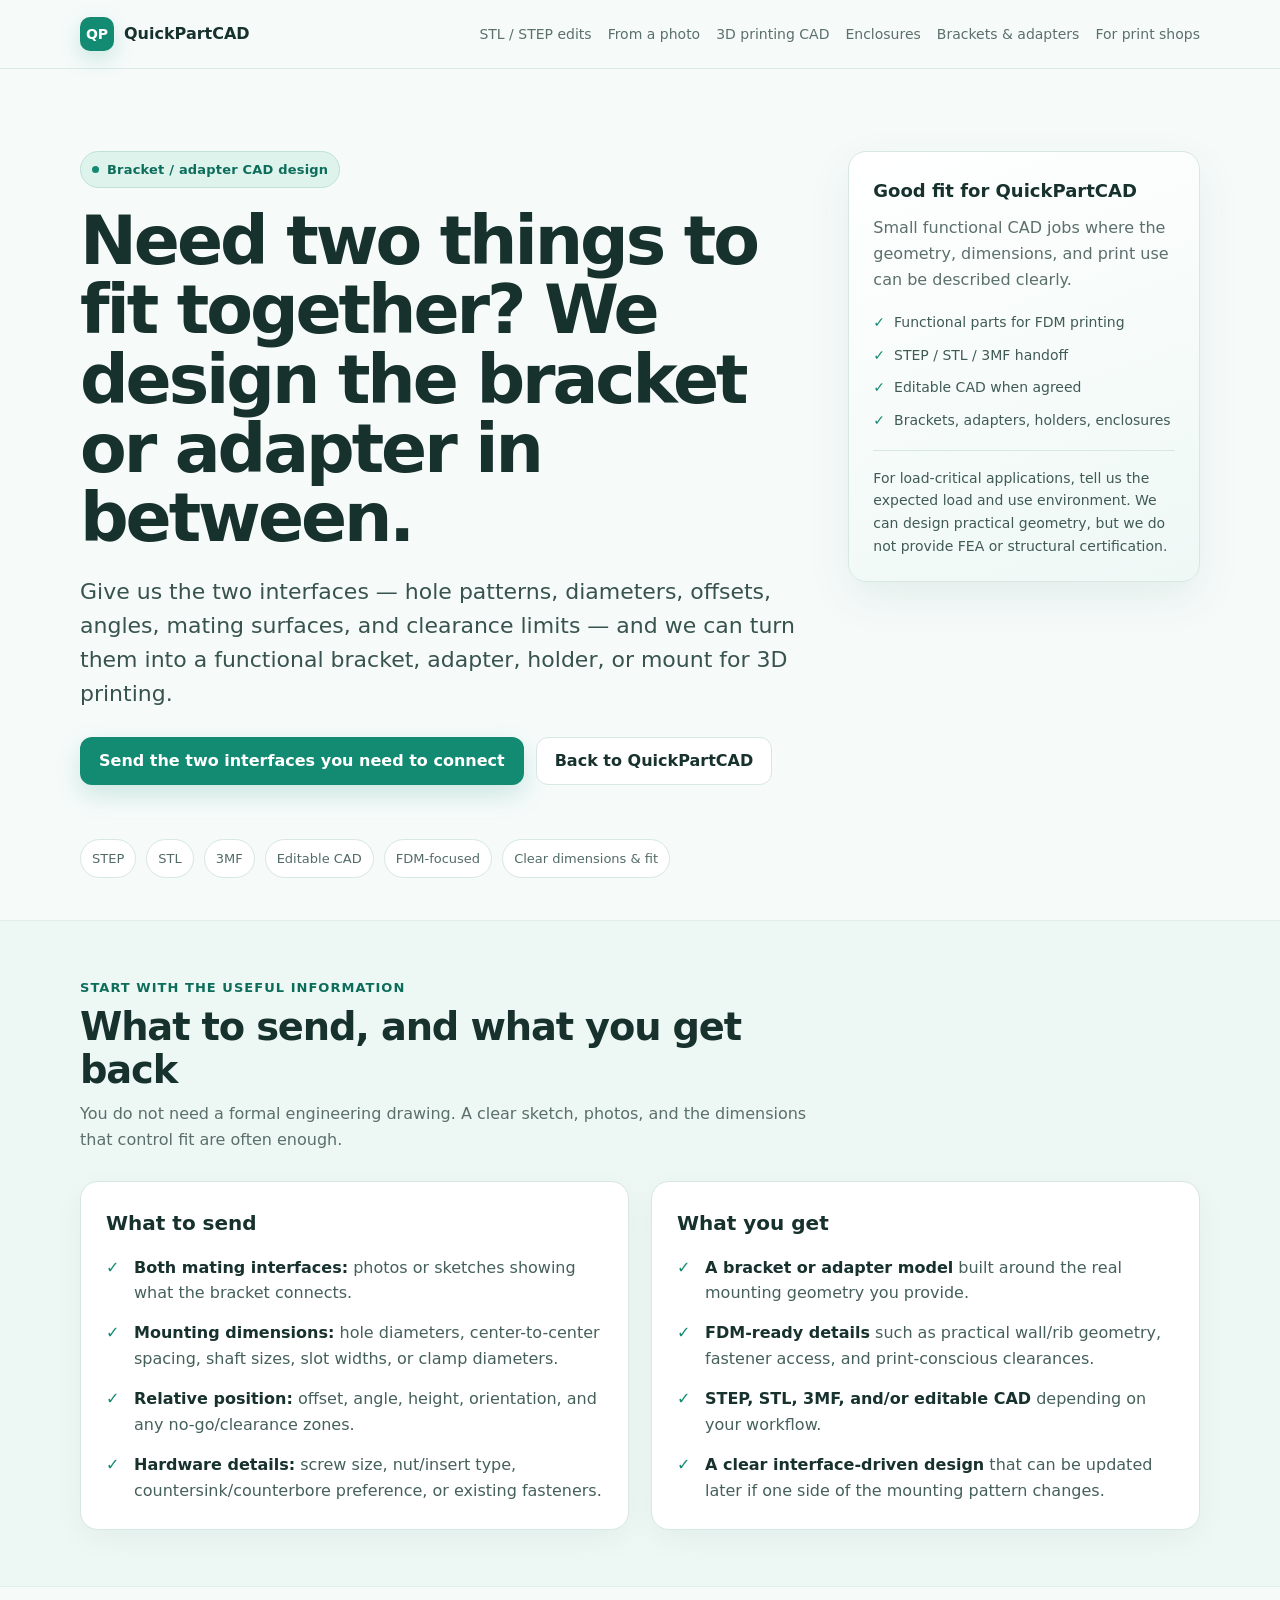
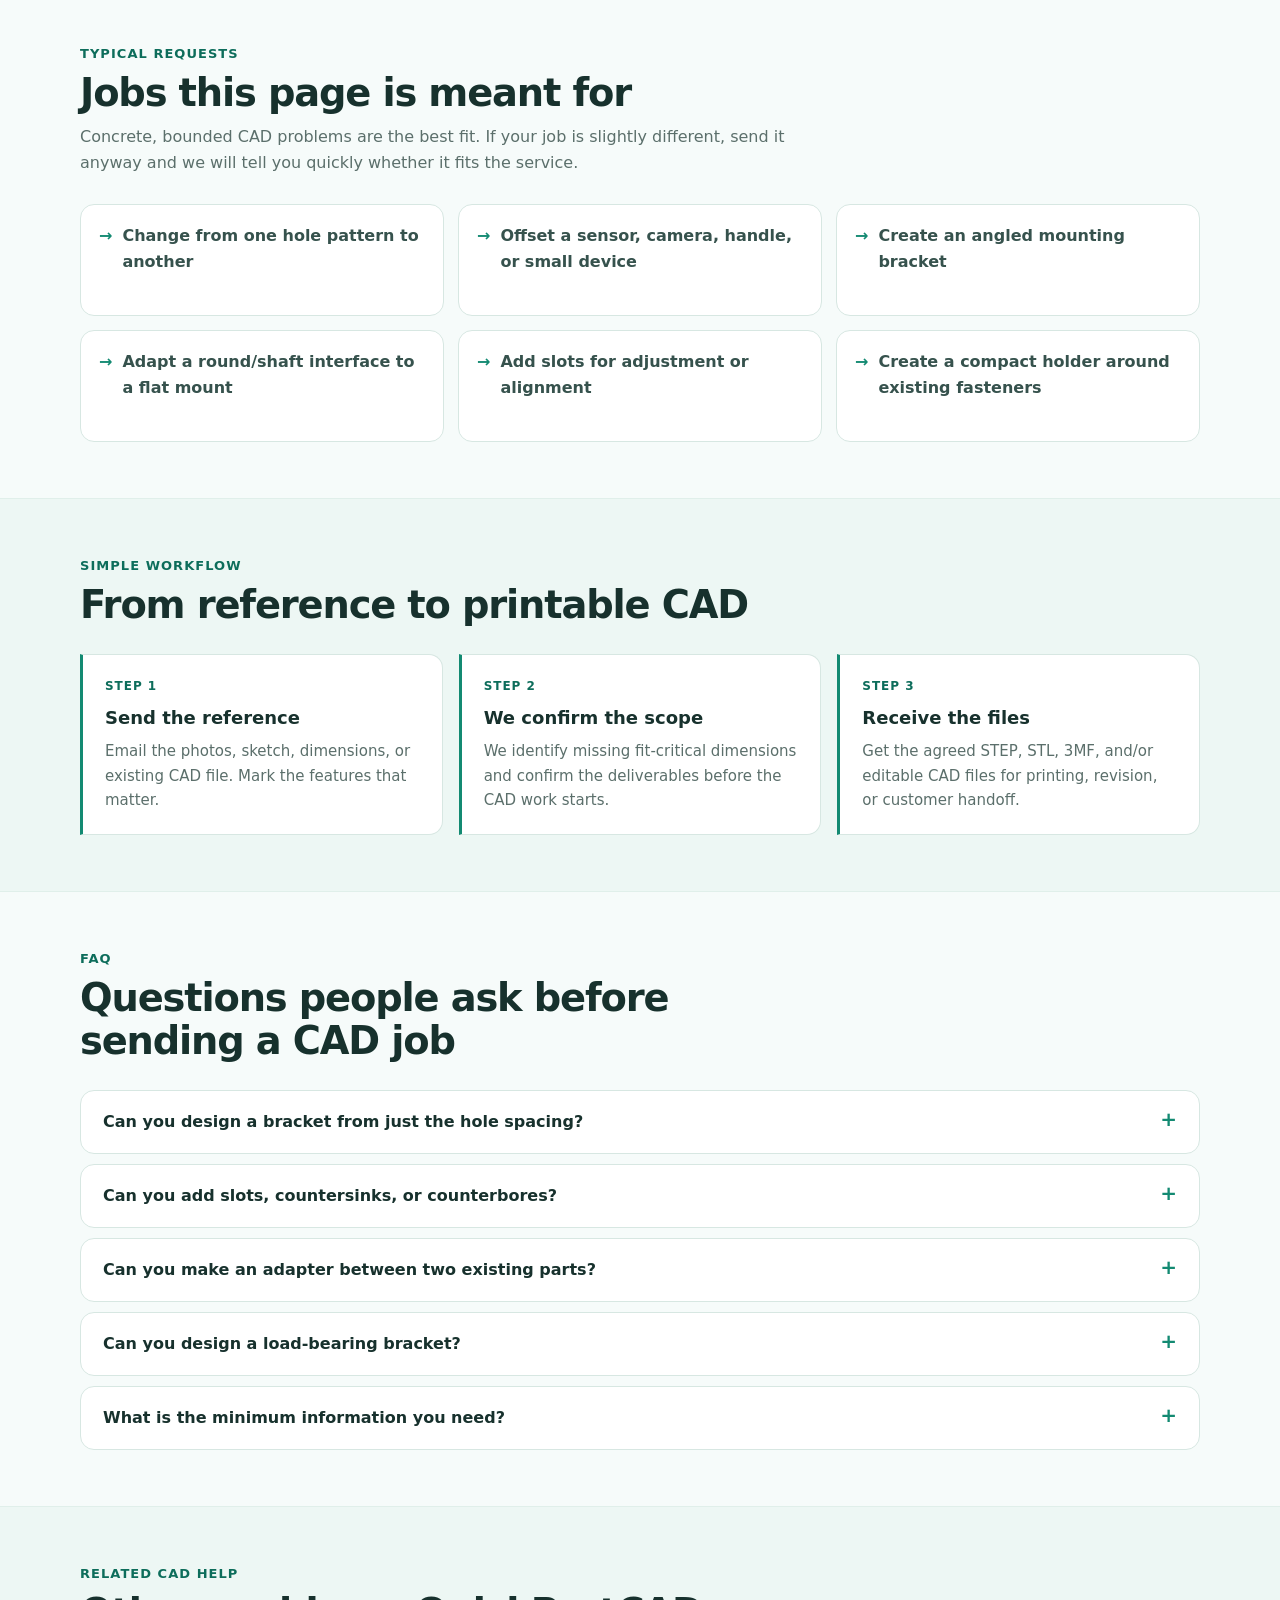
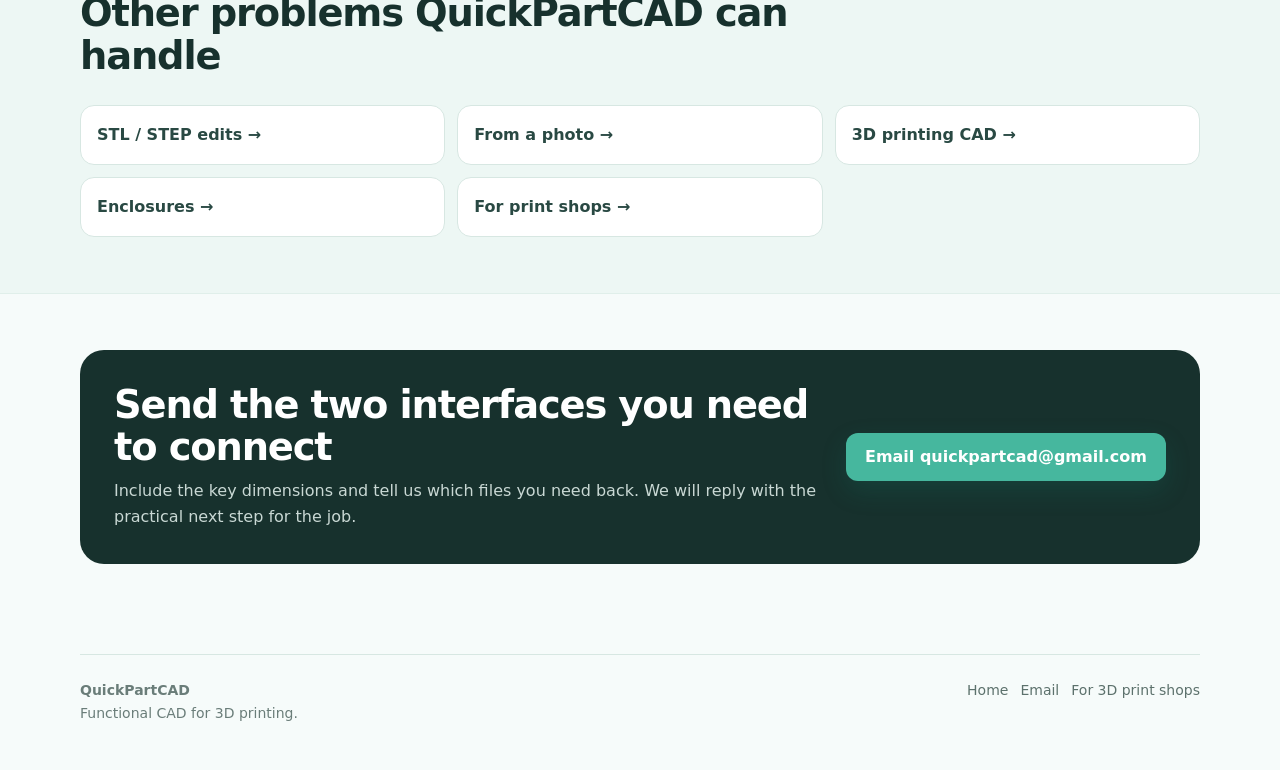
==== bracket-adapter-cad-design.html @ 81eca04e "Add files via upload" ====
<!doctype html>
<html lang="en">
<head>
  <meta charset="utf-8">
  <meta name="viewport" content="width=device-width,initial-scale=1">
  <title>Bracket & Adapter CAD Design for 3D Printing | QuickPartCAD</title>
  <meta name="description" content="Need a custom bracket or adapter to connect two existing parts? QuickPartCAD designs functional FDM-ready mounting geometry from hole patterns, offsets, angles and interface dimensions.">
  <meta name="robots" content="index,follow,max-image-preview:large,max-snippet:-1,max-video-preview:-1">
  <link rel="canonical" href="https://quickpartcad.github.io/quickpartcad-site/bracket-adapter-cad-design.html">
  <meta property="og:type" content="website">
  <meta property="og:site_name" content="QuickPartCAD">
  <meta property="og:title" content="Bracket & Adapter CAD Design for 3D Printing | QuickPartCAD">
  <meta property="og:description" content="Need a custom bracket or adapter to connect two existing parts? QuickPartCAD designs functional FDM-ready mounting geometry from hole patterns, offsets, angles and interface dimensions.">
  <meta property="og:url" content="https://quickpartcad.github.io/quickpartcad-site/bracket-adapter-cad-design.html">
  <meta name="twitter:card" content="summary">
  <link rel="stylesheet" href="problem-pages.css">
  <script type="application/ld+json">{"@context":"https://schema.org","@graph":[{"@type":"Organization","@id":"https://quickpartcad.github.io/quickpartcad-site/#organization","name":"QuickPartCAD","url":"https://quickpartcad.github.io/quickpartcad-site/","email":"quickpartcad@gmail.com","description":"Focused CAD service for functional parts and 3D printing."},{"@type":"Service","@id":"https://quickpartcad.github.io/quickpartcad-site/bracket-adapter-cad-design.html#service","name":"Bracket / adapter CAD design","url":"https://quickpartcad.github.io/quickpartcad-site/bracket-adapter-cad-design.html","provider":{"@id":"https://quickpartcad.github.io/quickpartcad-site/#organization"},"serviceType":"Bracket / adapter CAD design","description":"Give us the two interfaces — hole patterns, diameters, offsets, angles, mating surfaces, and clearance limits — and we can turn them into a functional bracket, adapter, holder, or mount for 3D printing."},{"@type":"WebPage","@id":"https://quickpartcad.github.io/quickpartcad-site/bracket-adapter-cad-design.html#webpage","url":"https://quickpartcad.github.io/quickpartcad-site/bracket-adapter-cad-design.html","name":"Bracket & Adapter CAD Design for 3D Printing | QuickPartCAD","description":"Need a custom bracket or adapter to connect two existing parts? QuickPartCAD designs functional FDM-ready mounting geometry from hole patterns, offsets, angles and interface dimensions.","isPartOf":{"@id":"https://quickpartcad.github.io/quickpartcad-site/"},"about":{"@id":"https://quickpartcad.github.io/quickpartcad-site/bracket-adapter-cad-design.html#service"},"dateModified":"2026-10-06"},{"@type":"FAQPage","@id":"https://quickpartcad.github.io/quickpartcad-site/bracket-adapter-cad-design.html#faq","mainEntity":[{"@type":"Question","name":"Can you design a bracket from just the hole spacing?","acceptedAnswer":{"@type":"Answer","text":"Sometimes, but the best result includes the full interface: hole size, spacing, part envelope, offset/angle, available clearance, and the fasteners you plan to use."}},{"@type":"Question","name":"Can you add slots, countersinks, or counterbores?","acceptedAnswer":{"@type":"Answer","text":"Yes. Provide the screw or hardware size and the adjustment range or head dimensions you need."}},{"@type":"Question","name":"Can you make an adapter between two existing parts?","acceptedAnswer":{"@type":"Answer","text":"Yes. This is a typical job. Send the dimensions of both mating sides and how you want them positioned relative to each other."}},{"@type":"Question","name":"Can you design a load-bearing bracket?","acceptedAnswer":{"@type":"Answer","text":"We can model functional bracket geometry based on the load and constraints you provide, but QuickPartCAD does not provide FEA, certification, or a guarantee for safety-critical structural use."}},{"@type":"Question","name":"What is the minimum information you need?","acceptedAnswer":{"@type":"Answer","text":"A simple sketch plus the mounting dimensions on both sides is often enough to start. Photos are useful for checking surrounding clearance and assembly access."}}]}]}</script>
</head>
<body>
<header class="site-header">
  <div class="wrap header-row">
    <a class="brand" href="./" aria-label="QuickPartCAD home"><span class="brand-mark">QP</span><span>QuickPartCAD</span></a>
    <nav class="top-nav" aria-label="CAD services"><a href="stl-step-modification-service.html">STL / STEP edits</a><a href="replacement-part-from-photo.html">From a photo</a><a href="cad-design-for-3d-printing.html">3D printing CAD</a><a href="custom-enclosure-for-fdm-printing.html">Enclosures</a><a href="bracket-adapter-cad-design.html">Brackets & adapters</a><a href="cad-support-for-3d-print-shops.html">For print shops</a></nav>
  </div>
</header>
<main>
  <section class="hero">
    <div class="wrap hero-grid">
      <div>
        <div class="eyebrow">Bracket / adapter CAD design</div>
        <h1>Need two things to fit together? We design the bracket or adapter in between.</h1>
        <p class="lead">Give us the two interfaces — hole patterns, diameters, offsets, angles, mating surfaces, and clearance limits — and we can turn them into a functional bracket, adapter, holder, or mount for 3D printing.</p>
        <div class="hero-actions">
          <a class="btn btn-primary" href="mailto:quickpartcad@gmail.com?subject=Bracket%20/%20adapter%20CAD%20request">Send the two interfaces you need to connect</a>
          <a class="btn btn-secondary" href="./">Back to QuickPartCAD</a>
        </div>
      </div>
      <aside class="hero-card" aria-label="Quick scope">
        <h2>Good fit for QuickPartCAD</h2>
        <p>Small functional CAD jobs where the geometry, dimensions, and print use can be described clearly.</p>
        <ul class="mini-list"><li>Functional parts for FDM printing</li><li>STEP / STL / 3MF handoff</li><li>Editable CAD when agreed</li><li>Brackets, adapters, holders, enclosures</li></ul>
        <div class="price-note">For load-critical applications, tell us the expected load and use environment. We can design practical geometry, but we do not provide FEA or structural certification.</div>
      </aside>
    </div>
  </section>
  <div class="trust-strip"><div class="wrap trust-row"><span class="pill">STEP</span><span class="pill">STL</span><span class="pill">3MF</span><span class="pill">Editable CAD</span><span class="pill">FDM-focused</span><span class="pill">Clear dimensions & fit</span></div></div>

  <section class="section-soft">
    <div class="wrap">
      <div class="section-head"><div class="kicker">Start with the useful information</div><h2>What to send, and what you get back</h2><p>You do not need a formal engineering drawing. A clear sketch, photos, and the dimensions that control fit are often enough.</p></div>
      <div class="two-col">
        <article class="card"><h3>What to send</h3><ul class="check-list"><li><strong>Both mating interfaces:</strong> photos or sketches showing what the bracket connects.</li>
<li><strong>Mounting dimensions:</strong> hole diameters, center-to-center spacing, shaft sizes, slot widths, or clamp diameters.</li>
<li><strong>Relative position:</strong> offset, angle, height, orientation, and any no-go/clearance zones.</li>
<li><strong>Hardware details:</strong> screw size, nut/insert type, countersink/counterbore preference, or existing fasteners.</li></ul></article>
        <article class="card"><h3>What you get</h3><ul class="check-list"><li><strong>A bracket or adapter model</strong> built around the real mounting geometry you provide.</li>
<li><strong>FDM-ready details</strong> such as practical wall/rib geometry, fastener access, and print-conscious clearances.</li>
<li><strong>STEP, STL, 3MF, and/or editable CAD</strong> depending on your workflow.</li>
<li><strong>A clear interface-driven design</strong> that can be updated later if one side of the mounting pattern changes.</li></ul></article>
      </div>
    </div>
  </section>

  <section>
    <div class="wrap">
      <div class="section-head"><div class="kicker">Typical requests</div><h2>Jobs this page is meant for</h2><p>Concrete, bounded CAD problems are the best fit. If your job is slightly different, send it anyway and we will tell you quickly whether it fits the service.</p></div>
      <div class="case-grid"><div class="case">Change from one hole pattern to another</div>
<div class="case">Offset a sensor, camera, handle, or small device</div>
<div class="case">Create an angled mounting bracket</div>
<div class="case">Adapt a round/shaft interface to a flat mount</div>
<div class="case">Add slots for adjustment or alignment</div>
<div class="case">Create a compact holder around existing fasteners</div></div>
    </div>
  </section>

  <section class="section-soft">
    <div class="wrap">
      <div class="section-head"><div class="kicker">Simple workflow</div><h2>From reference to printable CAD</h2></div>
      <div class="steps">
        <article class="step"><b>Step 1</b><h3>Send the reference</h3><p>Email the photos, sketch, dimensions, or existing CAD file. Mark the features that matter.</p></article>
        <article class="step"><b>Step 2</b><h3>We confirm the scope</h3><p>We identify missing fit-critical dimensions and confirm the deliverables before the CAD work starts.</p></article>
        <article class="step"><b>Step 3</b><h3>Receive the files</h3><p>Get the agreed STEP, STL, 3MF, and/or editable CAD files for printing, revision, or customer handoff.</p></article>
      </div>
    </div>
  </section>

  <section>
    <div class="wrap">
      <div class="section-head"><div class="kicker">FAQ</div><h2>Questions people ask before sending a CAD job</h2></div>
      <div class="faq"><details><summary>Can you design a bracket from just the hole spacing?</summary><p>Sometimes, but the best result includes the full interface: hole size, spacing, part envelope, offset/angle, available clearance, and the fasteners you plan to use.</p></details>
<details><summary>Can you add slots, countersinks, or counterbores?</summary><p>Yes. Provide the screw or hardware size and the adjustment range or head dimensions you need.</p></details>
<details><summary>Can you make an adapter between two existing parts?</summary><p>Yes. This is a typical job. Send the dimensions of both mating sides and how you want them positioned relative to each other.</p></details>
<details><summary>Can you design a load-bearing bracket?</summary><p>We can model functional bracket geometry based on the load and constraints you provide, but QuickPartCAD does not provide FEA, certification, or a guarantee for safety-critical structural use.</p></details>
<details><summary>What is the minimum information you need?</summary><p>A simple sketch plus the mounting dimensions on both sides is often enough to start. Photos are useful for checking surrounding clearance and assembly access.</p></details></div>
    </div>
  </section>

  <section class="section-soft">
    <div class="wrap">
      <div class="section-head"><div class="kicker">Related CAD help</div><h2>Other problems QuickPartCAD can handle</h2></div>
      <div class="related"><a href="stl-step-modification-service.html">STL / STEP edits<span aria-hidden="true"> →</span></a><a href="replacement-part-from-photo.html">From a photo<span aria-hidden="true"> →</span></a><a href="cad-design-for-3d-printing.html">3D printing CAD<span aria-hidden="true"> →</span></a><a href="custom-enclosure-for-fdm-printing.html">Enclosures<span aria-hidden="true"> →</span></a><a href="cad-support-for-3d-print-shops.html">For print shops<span aria-hidden="true"> →</span></a></div>
    </div>
  </section>

  <section>
    <div class="wrap">
      <div class="cta-panel">
        <div><h2>Send the two interfaces you need to connect</h2><p>Include the key dimensions and tell us which files you need back. We will reply with the practical next step for the job.</p></div>
        <a class="btn btn-primary" href="mailto:quickpartcad@gmail.com?subject=Bracket%20/%20adapter%20CAD%20request">Email quickpartcad@gmail.com</a>
      </div>
    </div>
  </section>
</main>
<footer class="site-footer">
  <div class="wrap footer-row"><div><strong>QuickPartCAD</strong><br>Functional CAD for 3D printing.</div><div class="footer-links"><a href="./">Home</a><a href="mailto:quickpartcad@gmail.com">Email</a><a href="cad-support-for-3d-print-shops.html">For 3D print shops</a></div></div>
</footer>
</body>
</html>
---- problem-pages.css ----
:root{
  --bg:#f6fbfa; --surface:#ffffff; --surface-soft:#eef8f5; --text:#17312d; --muted:#5b6f6b;
  --accent:#138a72; --accent-dark:#0d6d5b; --accent-soft:#dff3ed; --line:#d7e7e2;
  --shadow:0 16px 44px rgba(17,72,61,.08); --radius:18px; --max:1120px;
}
*{box-sizing:border-box} html{scroll-behavior:smooth} body{margin:0;background:var(--bg);color:var(--text);font-family:Inter,ui-sans-serif,system-ui,-apple-system,BlinkMacSystemFont,"Segoe UI",sans-serif;line-height:1.62;-webkit-font-smoothing:antialiased}
a{color:var(--accent-dark);text-decoration-thickness:1px;text-underline-offset:3px}a:hover{color:var(--accent)}
.wrap{width:min(calc(100% - 36px),var(--max));margin:0 auto}.site-header{position:sticky;top:0;z-index:20;background:rgba(246,251,250,.92);backdrop-filter:blur(12px);border-bottom:1px solid rgba(215,231,226,.85)}
.header-row{min-height:68px;display:flex;align-items:center;gap:22px}.brand{display:flex;align-items:center;gap:10px;color:var(--text);font-weight:800;text-decoration:none;white-space:nowrap}.brand-mark{display:grid;place-items:center;width:34px;height:34px;border-radius:10px;background:var(--accent);color:white;font-size:14px;box-shadow:0 8px 22px rgba(19,138,114,.20)}
.top-nav{display:flex;gap:16px;align-items:center;overflow-x:auto;margin-left:auto;padding:8px 0}.top-nav a{font-size:14px;color:var(--muted);text-decoration:none;white-space:nowrap}.top-nav a:hover{color:var(--accent-dark)}
.hero{padding:82px 0 54px}.hero-grid{display:grid;grid-template-columns:minmax(0,1.35fr) minmax(280px,.65fr);gap:38px;align-items:start}.eyebrow{display:inline-flex;align-items:center;gap:8px;margin-bottom:18px;padding:7px 11px;border:1px solid #bfe1d8;border-radius:999px;background:var(--accent-soft);color:var(--accent-dark);font-size:13px;font-weight:750;letter-spacing:.015em}.eyebrow:before{content:"";width:7px;height:7px;border-radius:50%;background:var(--accent)}
h1{font-size:clamp(38px,5.4vw,68px);line-height:1.02;letter-spacing:-.045em;margin:0 0 22px;max-width:900px}.lead{font-size:clamp(18px,2vw,22px);line-height:1.55;color:#38534e;max-width:820px;margin:0 0 26px}.hero-actions{display:flex;flex-wrap:wrap;gap:12px;align-items:center}.btn{display:inline-flex;align-items:center;justify-content:center;min-height:48px;padding:0 18px;border-radius:12px;font-weight:750;text-decoration:none;border:1px solid transparent}.btn-primary{background:var(--accent);color:#fff;box-shadow:0 10px 26px rgba(19,138,114,.18)}.btn-primary:hover{background:var(--accent-dark);color:#fff}.btn-secondary{background:#fff;border-color:var(--line);color:var(--text)}.btn-secondary:hover{border-color:#9fcfc2;color:var(--accent-dark)}
.hero-card{background:linear-gradient(160deg,#fff,#eef8f5);border:1px solid var(--line);border-radius:var(--radius);padding:24px;box-shadow:var(--shadow)}.hero-card h2{font-size:18px;margin:0 0 10px}.hero-card p{margin:0;color:var(--muted)}.mini-list{display:grid;gap:10px;margin:18px 0 0;padding:0;list-style:none}.mini-list li{display:flex;gap:9px;align-items:flex-start;font-size:14px;color:#405a55}.mini-list li:before{content:"✓";color:var(--accent);font-weight:900}.price-note{margin-top:18px;padding-top:16px;border-top:1px solid var(--line);font-size:14px;color:#405a55}
.trust-strip{padding:0 0 42px}.trust-row{display:flex;flex-wrap:wrap;gap:10px}.pill{padding:8px 11px;border-radius:999px;border:1px solid var(--line);background:#fff;color:#536b66;font-size:13px}
section{padding:56px 0}.section-soft{background:#edf7f4;border-top:1px solid #e0efea;border-bottom:1px solid #e0efea}.section-head{max-width:760px;margin-bottom:28px}.kicker{font-size:13px;font-weight:800;color:var(--accent-dark);text-transform:uppercase;letter-spacing:.08em}.section-head h2{font-size:clamp(28px,3vw,42px);letter-spacing:-.03em;line-height:1.12;margin:7px 0 10px}.section-head p{margin:0;color:var(--muted)}
.two-col{display:grid;grid-template-columns:1fr 1fr;gap:22px}.card{background:var(--surface);border:1px solid var(--line);border-radius:var(--radius);padding:25px;box-shadow:0 9px 30px rgba(17,72,61,.045)}.card h3{margin:0 0 15px;font-size:20px}.check-list{list-style:none;margin:0;padding:0;display:grid;gap:14px}.check-list li{position:relative;padding-left:28px;color:#45605b}.check-list li:before{content:"✓";position:absolute;left:0;top:0;color:var(--accent);font-weight:900}.check-list strong{color:var(--text)}
.case-grid{display:grid;grid-template-columns:repeat(3,1fr);gap:14px}.case{min-height:112px;background:#fff;border:1px solid var(--line);border-radius:14px;padding:18px;display:flex;align-items:flex-start;color:#36524d;font-weight:650}.case:before{content:"→";color:var(--accent);margin-right:10px}
.steps{display:grid;grid-template-columns:repeat(3,1fr);gap:16px}.step{padding:22px;border-left:3px solid var(--accent);background:#fff;border-radius:0 14px 14px 0;border-top:1px solid var(--line);border-right:1px solid var(--line);border-bottom:1px solid var(--line)}.step b{display:block;font-size:12px;color:var(--accent-dark);text-transform:uppercase;letter-spacing:.08em;margin-bottom:7px}.step h3{margin:0 0 7px;font-size:18px}.step p{margin:0;color:var(--muted);font-size:15px}
.faq{display:grid;gap:10px}.faq details{background:#fff;border:1px solid var(--line);border-radius:14px;padding:0 18px}.faq summary{cursor:pointer;font-weight:750;padding:18px 4px;list-style:none}.faq summary::-webkit-details-marker{display:none}.faq summary:after{content:"+";float:right;color:var(--accent);font-size:20px;line-height:1}.faq details[open] summary:after{content:"–"}.faq p{margin:0;padding:0 4px 18px;color:var(--muted)}
.related{display:grid;grid-template-columns:repeat(3,1fr);gap:12px}.related a{display:block;background:#fff;border:1px solid var(--line);border-radius:14px;padding:16px;text-decoration:none;font-weight:700;color:#294943}.related a:hover{border-color:#a7d5c9;transform:translateY(-1px)}
.cta-panel{background:var(--text);color:#fff;border-radius:24px;padding:34px;display:grid;grid-template-columns:1fr auto;gap:24px;align-items:center}.cta-panel h2{font-size:clamp(27px,3vw,40px);line-height:1.1;margin:0 0 10px;letter-spacing:-.03em}.cta-panel p{margin:0;color:#c9d8d4;max-width:720px}.cta-panel .btn-primary{background:#46b79e}.cta-panel .btn-primary:hover{background:#62c6af}
.site-footer{padding:34px 0 46px;color:#6a7d79;font-size:14px}.footer-row{display:flex;justify-content:space-between;gap:20px;align-items:flex-start;border-top:1px solid var(--line);padding-top:24px}.footer-links{display:flex;flex-wrap:wrap;gap:12px}.footer-links a{color:#5c716c;text-decoration:none}
@media (max-width:900px){.hero{padding-top:56px}.hero-grid,.two-col,.cta-panel{grid-template-columns:1fr}.case-grid,.steps,.related{grid-template-columns:1fr 1fr}.top-nav{display:none}.header-row{min-height:62px}.cta-panel .btn{justify-self:start}}
@media (max-width:620px){.wrap{width:min(calc(100% - 24px),var(--max))}.hero{padding:44px 0 30px}h1{font-size:40px}.case-grid,.steps,.related{grid-template-columns:1fr}.card,.hero-card{padding:20px}section{padding:44px 0}.footer-row{flex-direction:column}.cta-panel{padding:26px}.btn{width:100%}}
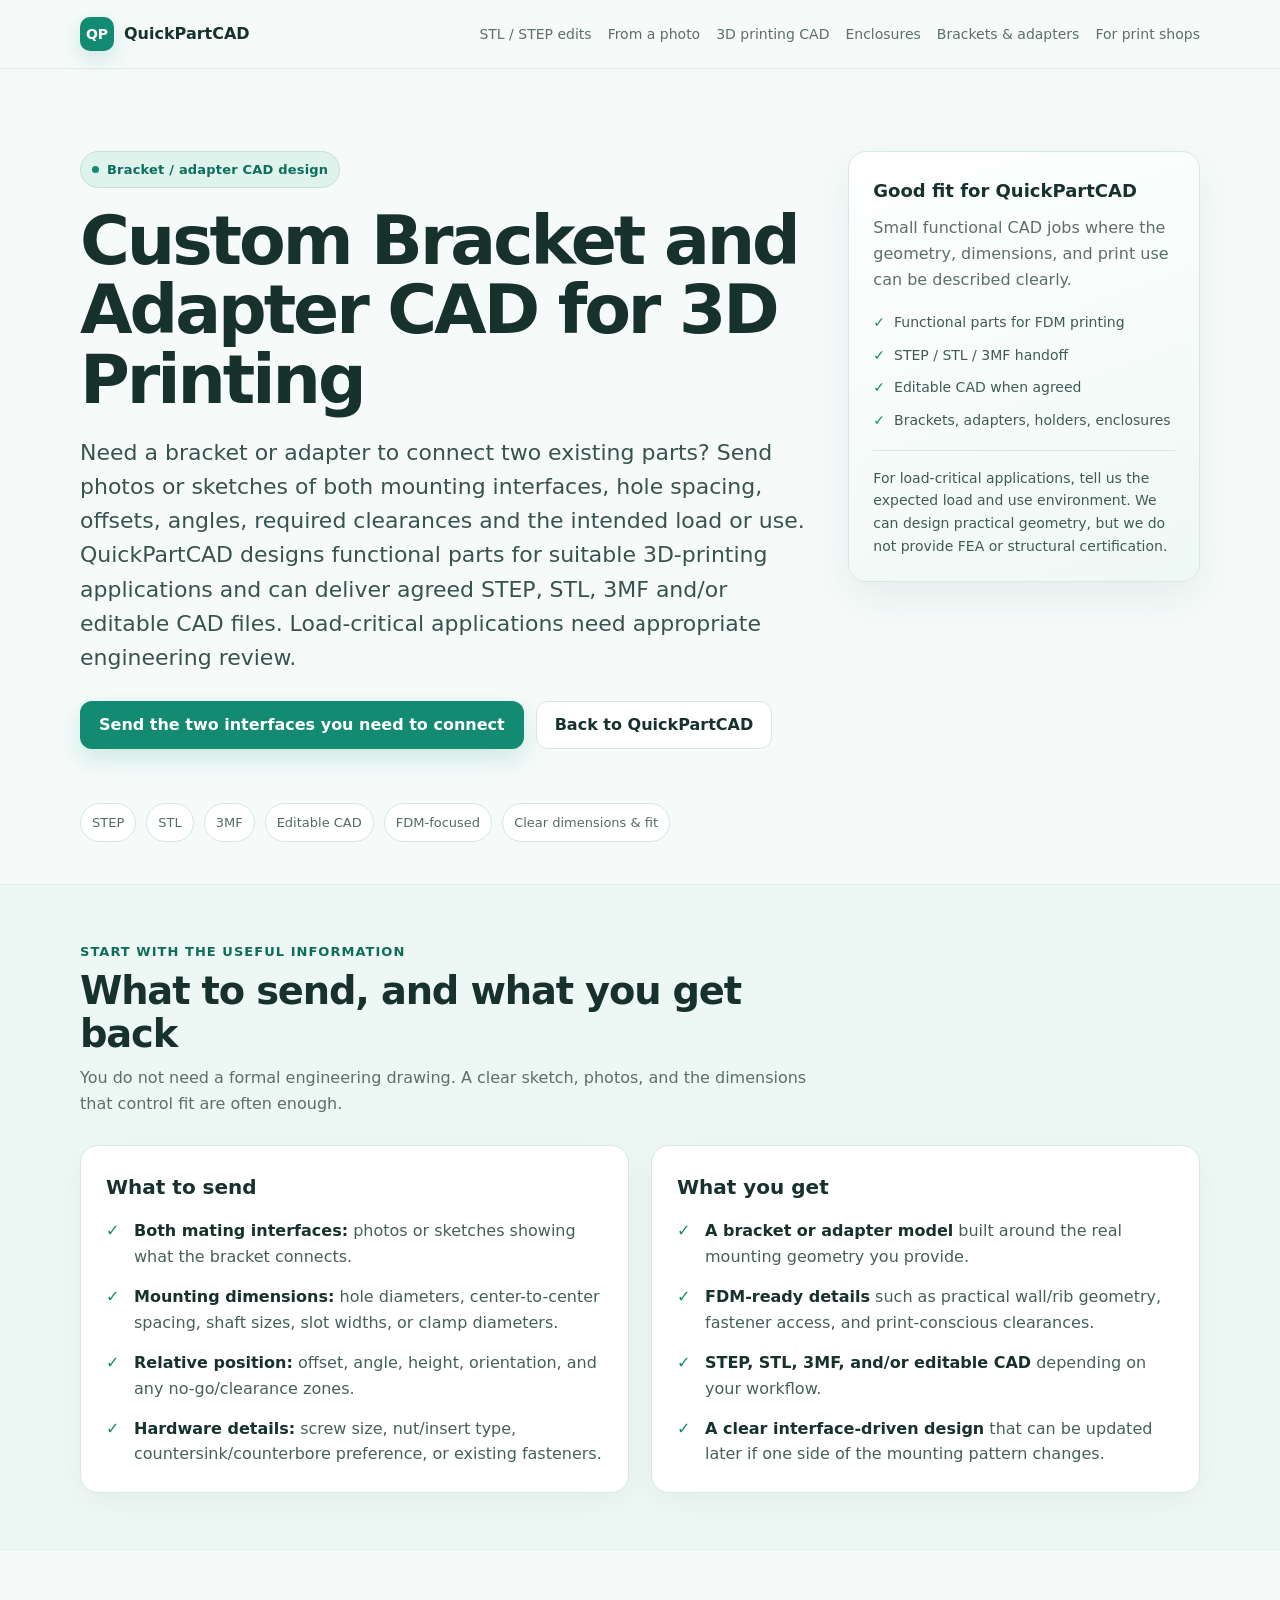
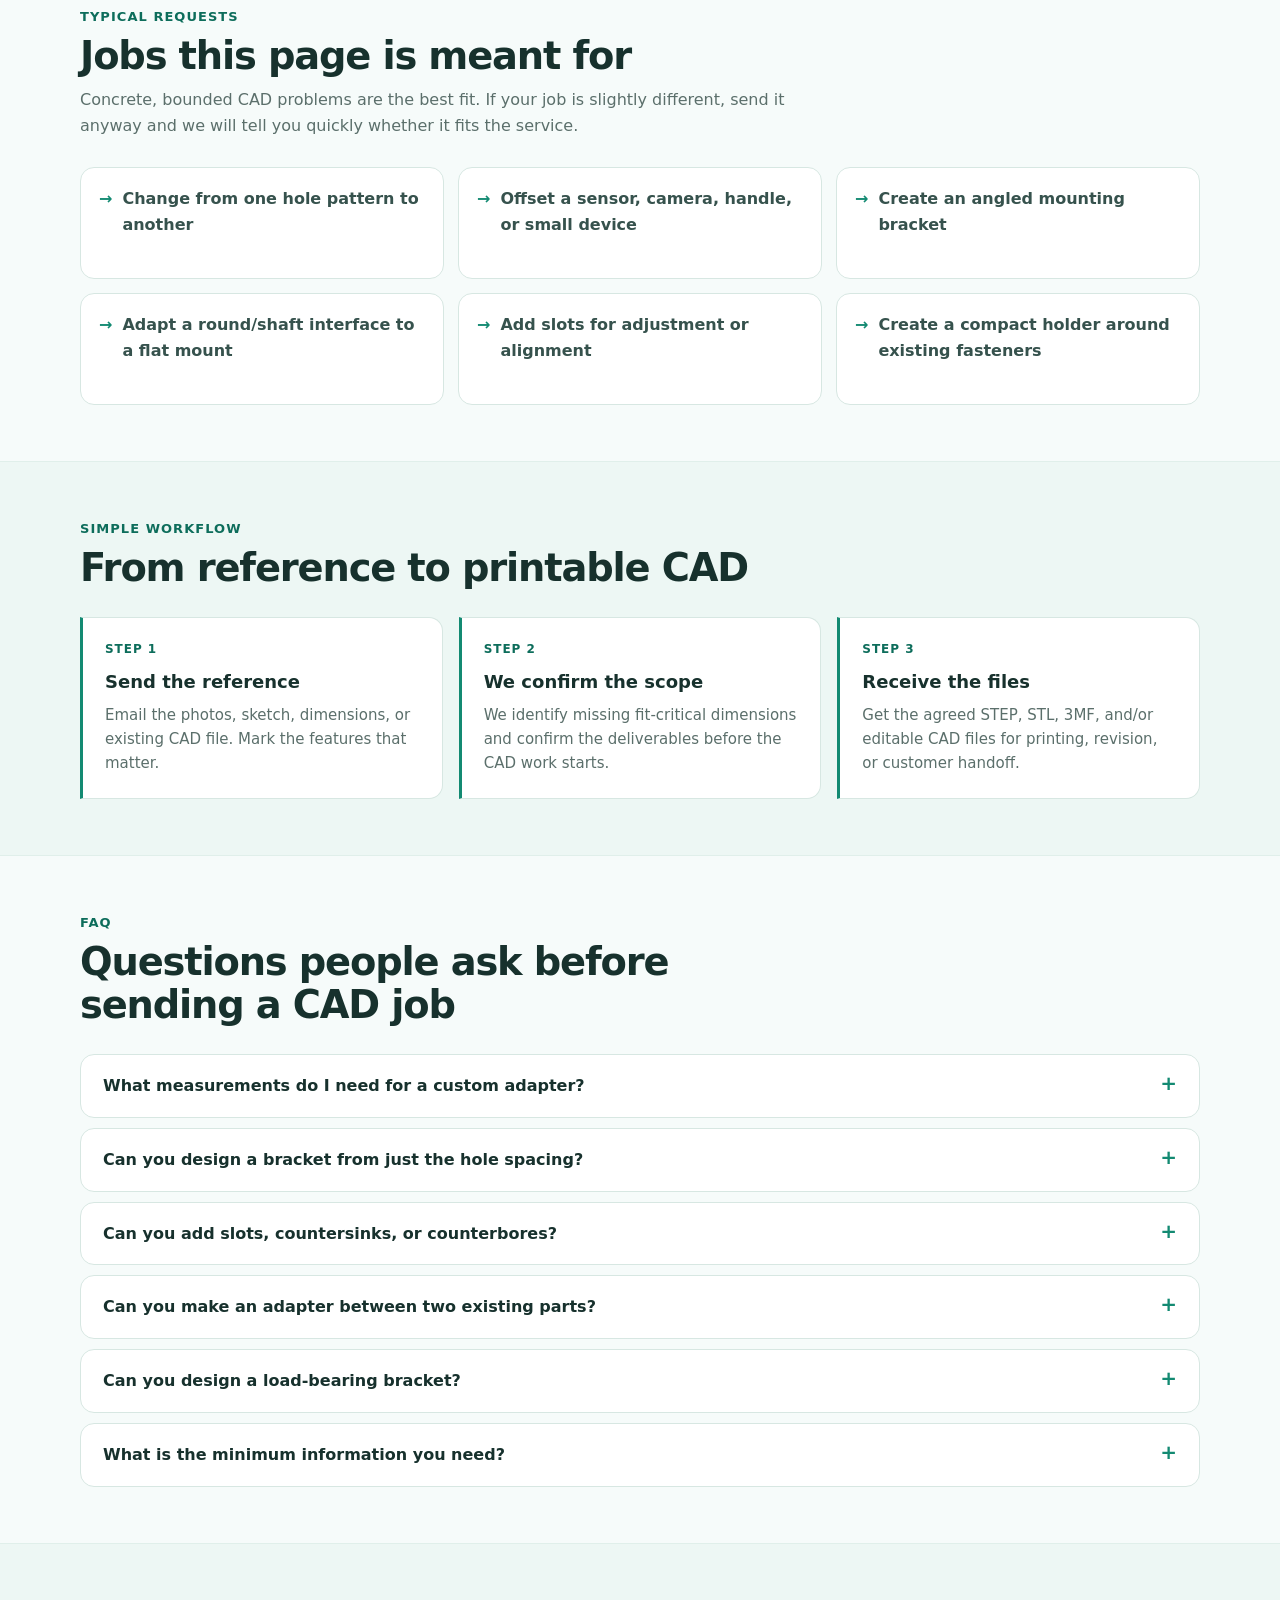
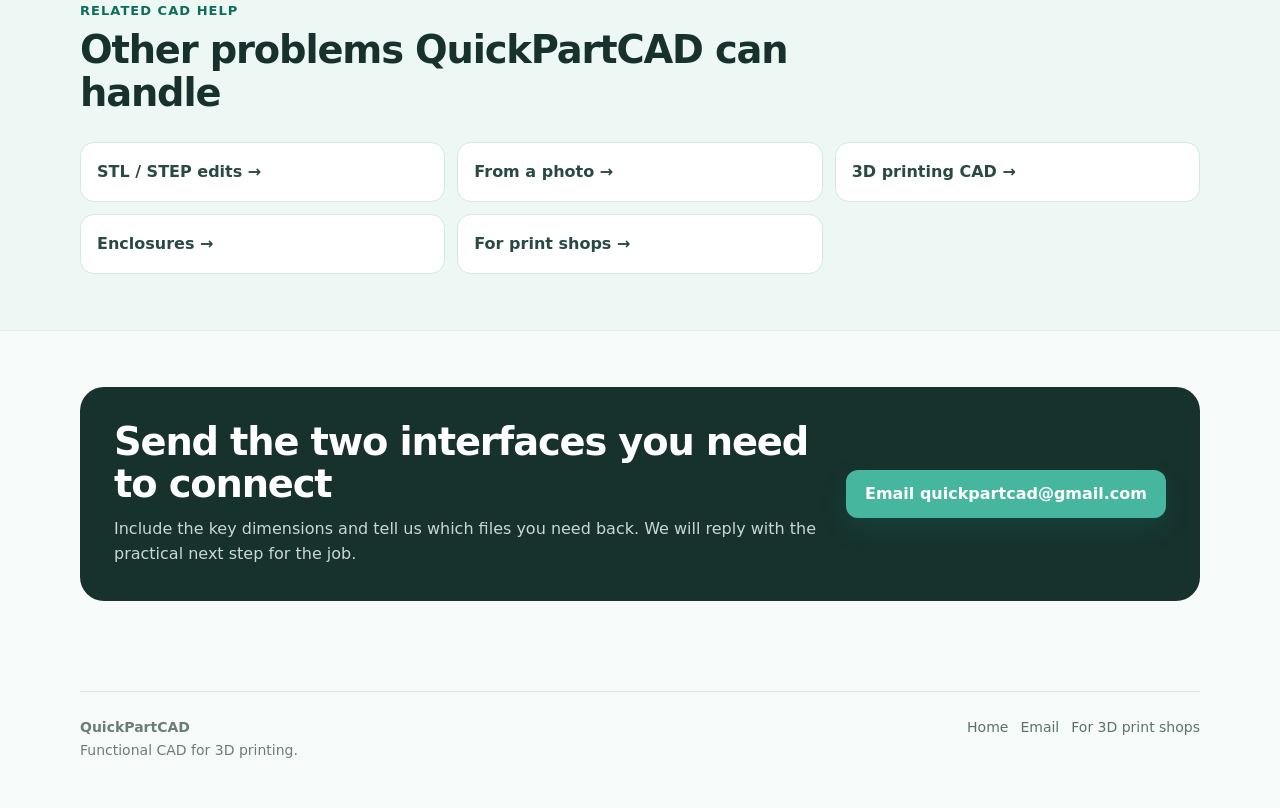
==== commit 1baeb601: "AI Discovery Patch 01 — service pages and structured data" ====
--- a/bracket-adapter-cad-design.html
+++ b/bracket-adapter-cad-design.html
@@ -3,7 +3,7 @@
 <head>
   <meta charset="utf-8">
   <meta name="viewport" content="width=device-width,initial-scale=1">
-  <title>Bracket & Adapter CAD Design for 3D Printing | QuickPartCAD</title>
+  <title>Custom Bracket &amp; Adapter CAD Design | QuickPartCAD</title>
   <meta name="description" content="Need a custom bracket or adapter to connect two existing parts? QuickPartCAD designs functional FDM-ready mounting geometry from hole patterns, offsets, angles and interface dimensions.">
   <meta name="robots" content="index,follow,max-image-preview:large,max-snippet:-1,max-video-preview:-1">
   <link rel="canonical" href="https://quickpartcad.github.io/quickpartcad-site/bracket-adapter-cad-design.html">
@@ -14,7 +14,7 @@
   <meta property="og:url" content="https://quickpartcad.github.io/quickpartcad-site/bracket-adapter-cad-design.html">
   <meta name="twitter:card" content="summary">
   <link rel="stylesheet" href="problem-pages.css">
-  <script type="application/ld+json">{"@context":"https://schema.org","@graph":[{"@type":"Organization","@id":"https://quickpartcad.github.io/quickpartcad-site/#organization","name":"QuickPartCAD","url":"https://quickpartcad.github.io/quickpartcad-site/","email":"quickpartcad@gmail.com","description":"Focused CAD service for functional parts and 3D printing."},{"@type":"Service","@id":"https://quickpartcad.github.io/quickpartcad-site/bracket-adapter-cad-design.html#service","name":"Bracket / adapter CAD design","url":"https://quickpartcad.github.io/quickpartcad-site/bracket-adapter-cad-design.html","provider":{"@id":"https://quickpartcad.github.io/quickpartcad-site/#organization"},"serviceType":"Bracket / adapter CAD design","description":"Give us the two interfaces — hole patterns, diameters, offsets, angles, mating surfaces, and clearance limits — and we can turn them into a functional bracket, adapter, holder, or mount for 3D printing."},{"@type":"WebPage","@id":"https://quickpartcad.github.io/quickpartcad-site/bracket-adapter-cad-design.html#webpage","url":"https://quickpartcad.github.io/quickpartcad-site/bracket-adapter-cad-design.html","name":"Bracket & Adapter CAD Design for 3D Printing | QuickPartCAD","description":"Need a custom bracket or adapter to connect two existing parts? QuickPartCAD designs functional FDM-ready mounting geometry from hole patterns, offsets, angles and interface dimensions.","isPartOf":{"@id":"https://quickpartcad.github.io/quickpartcad-site/"},"about":{"@id":"https://quickpartcad.github.io/quickpartcad-site/bracket-adapter-cad-design.html#service"},"dateModified":"2026-10-06"},{"@type":"FAQPage","@id":"https://quickpartcad.github.io/quickpartcad-site/bracket-adapter-cad-design.html#faq","mainEntity":[{"@type":"Question","name":"Can you design a bracket from just the hole spacing?","acceptedAnswer":{"@type":"Answer","text":"Sometimes, but the best result includes the full interface: hole size, spacing, part envelope, offset/angle, available clearance, and the fasteners you plan to use."}},{"@type":"Question","name":"Can you add slots, countersinks, or counterbores?","acceptedAnswer":{"@type":"Answer","text":"Yes. Provide the screw or hardware size and the adjustment range or head dimensions you need."}},{"@type":"Question","name":"Can you make an adapter between two existing parts?","acceptedAnswer":{"@type":"Answer","text":"Yes. This is a typical job. Send the dimensions of both mating sides and how you want them positioned relative to each other."}},{"@type":"Question","name":"Can you design a load-bearing bracket?","acceptedAnswer":{"@type":"Answer","text":"We can model functional bracket geometry based on the load and constraints you provide, but QuickPartCAD does not provide FEA, certification, or a guarantee for safety-critical structural use."}},{"@type":"Question","name":"What is the minimum information you need?","acceptedAnswer":{"@type":"Answer","text":"A simple sketch plus the mounting dimensions on both sides is often enough to start. Photos are useful for checking surrounding clearance and assembly access."}}]}]}</script>
+  <script type="application/ld+json">{"@context":"https://schema.org","@graph":[{"@type":"Organization","@id":"https://quickpartcad.github.io/quickpartcad-site/#organization","name":"QuickPartCAD","url":"https://quickpartcad.github.io/quickpartcad-site/","email":"quickpartcad@gmail.com","description":"Focused CAD service for functional parts and 3D printing."},{"@type":"Service","@id":"https://quickpartcad.github.io/quickpartcad-site/bracket-adapter-cad-design.html#service","name":"Custom Bracket and Adapter CAD for 3D Printing","url":"https://quickpartcad.github.io/quickpartcad-site/bracket-adapter-cad-design.html","provider":{"@id":"https://quickpartcad.github.io/quickpartcad-site/#organization"},"serviceType":"Bracket / adapter CAD design","description":"Need a bracket or adapter to connect two existing parts? Send photos or sketches of both mounting interfaces, hole spacing, offsets, angles, required clearances and the intended load or use. QuickPartCAD designs functional parts for suitable 3D-printing applications and can deliver agreed STEP, STL, 3MF and/or editable CAD files. Load-critical applications need appropriate engineering review."},{"@type":"WebPage","@id":"https://quickpartcad.github.io/quickpartcad-site/bracket-adapter-cad-design.html#webpage","url":"https://quickpartcad.github.io/quickpartcad-site/bracket-adapter-cad-design.html","name":"Custom Bracket & Adapter CAD Design | QuickPartCAD","description":"Need a bracket or adapter to connect two existing parts? Send photos or sketches of both mounting interfaces, hole spacing, offsets, angles, required clearances and the intended load or use. QuickPartCAD designs functional parts for suitable 3D-printing applications and can deliver agreed STEP, STL, 3MF and/or editable CAD files. Load-critical applications need appropriate engineering review.","isPartOf":{"@id":"https://quickpartcad.github.io/quickpartcad-site/"},"about":{"@id":"https://quickpartcad.github.io/quickpartcad-site/bracket-adapter-cad-design.html#service"},"dateModified":"2026-10-10"},{"@type":"FAQPage","@id":"https://quickpartcad.github.io/quickpartcad-site/bracket-adapter-cad-design.html#faq","mainEntity":[{"@type":"Question","name":"Can you design a bracket from just the hole spacing?","acceptedAnswer":{"@type":"Answer","text":"Sometimes, but the best result includes the full interface: hole size, spacing, part envelope, offset/angle, available clearance, and the fasteners you plan to use."}},{"@type":"Question","name":"Can you add slots, countersinks, or counterbores?","acceptedAnswer":{"@type":"Answer","text":"Yes. Provide the screw or hardware size and the adjustment range or head dimensions you need."}},{"@type":"Question","name":"Can you make an adapter between two existing parts?","acceptedAnswer":{"@type":"Answer","text":"Yes. This is a typical job. Send the dimensions of both mating sides and how you want them positioned relative to each other."}},{"@type":"Question","name":"Can you design a load-bearing bracket?","acceptedAnswer":{"@type":"Answer","text":"We can model functional bracket geometry based on the load and constraints you provide, but QuickPartCAD does not provide FEA, certification, or a guarantee for safety-critical structural use."}},{"@type":"Question","name":"What is the minimum information you need?","acceptedAnswer":{"@type":"Answer","text":"A simple sketch plus the mounting dimensions on both sides is often enough to start. Photos are useful for checking surrounding clearance and assembly access."}},{"@type":"Question","name":"What measurements do I need for a custom adapter?","acceptedAnswer":{"@type":"Answer","text":"Provide the mounting dimensions on both sides, hole sizes and center distances, offsets, target orientation, available space and any load or material constraints."}}]},{"@type":"BreadcrumbList","@id":"https://quickpartcad.github.io/quickpartcad-site/bracket-adapter-cad-design.html#breadcrumb","itemListElement":[{"@type":"ListItem","position":1,"name":"Home","item":"https://quickpartcad.github.io/quickpartcad-site/"},{"@type":"ListItem","position":2,"name":"Custom Bracket and Adapter CAD for 3D Printing","item":"https://quickpartcad.github.io/quickpartcad-site/bracket-adapter-cad-design.html"}]}]}</script>
 </head>
 <body>
 <header class="site-header">
@@ -28,8 +28,8 @@
     <div class="wrap hero-grid">
       <div>
         <div class="eyebrow">Bracket / adapter CAD design</div>
-        <h1>Need two things to fit together? We design the bracket or adapter in between.</h1>
-        <p class="lead">Give us the two interfaces — hole patterns, diameters, offsets, angles, mating surfaces, and clearance limits — and we can turn them into a functional bracket, adapter, holder, or mount for 3D printing.</p>
+        <h1>Custom Bracket and Adapter CAD for 3D Printing</h1>
+        <p class="lead">Need a bracket or adapter to connect two existing parts? Send photos or sketches of both mounting interfaces, hole spacing, offsets, angles, required clearances and the intended load or use. QuickPartCAD designs functional parts for suitable 3D-printing applications and can deliver agreed STEP, STL, 3MF and/or editable CAD files. Load-critical applications need appropriate engineering review.</p>
         <div class="hero-actions">
           <a class="btn btn-primary" href="mailto:quickpartcad@gmail.com?subject=Bracket%20/%20adapter%20CAD%20request">Send the two interfaces you need to connect</a>
           <a class="btn btn-secondary" href="./">Back to QuickPartCAD</a>
@@ -87,7 +87,8 @@
   <section>
     <div class="wrap">
       <div class="section-head"><div class="kicker">FAQ</div><h2>Questions people ask before sending a CAD job</h2></div>
-      <div class="faq"><details><summary>Can you design a bracket from just the hole spacing?</summary><p>Sometimes, but the best result includes the full interface: hole size, spacing, part envelope, offset/angle, available clearance, and the fasteners you plan to use.</p></details>
+      <div class="faq"><details><summary>What measurements do I need for a custom adapter?</summary><p>Provide the mounting dimensions on both sides, hole sizes and center distances, offsets, target orientation, available space and any load or material constraints.</p></details>
+<details><summary>Can you design a bracket from just the hole spacing?</summary><p>Sometimes, but the best result includes the full interface: hole size, spacing, part envelope, offset/angle, available clearance, and the fasteners you plan to use.</p></details>
 <details><summary>Can you add slots, countersinks, or counterbores?</summary><p>Yes. Provide the screw or hardware size and the adjustment range or head dimensions you need.</p></details>
 <details><summary>Can you make an adapter between two existing parts?</summary><p>Yes. This is a typical job. Send the dimensions of both mating sides and how you want them positioned relative to each other.</p></details>
 <details><summary>Can you design a load-bearing bracket?</summary><p>We can model functional bracket geometry based on the load and constraints you provide, but QuickPartCAD does not provide FEA, certification, or a guarantee for safety-critical structural use.</p></details>
--- a/problem-pages.css
+++ b/problem-pages.css
@@ -21,4 +21,21 @@
 .cta-panel{background:var(--text);color:#fff;border-radius:24px;padding:34px;display:grid;grid-template-columns:1fr auto;gap:24px;align-items:center}.cta-panel h2{font-size:clamp(27px,3vw,40px);line-height:1.1;margin:0 0 10px;letter-spacing:-.03em}.cta-panel p{margin:0;color:#c9d8d4;max-width:720px}.cta-panel .btn-primary{background:#46b79e}.cta-panel .btn-primary:hover{background:#62c6af}
 .site-footer{padding:34px 0 46px;color:#6a7d79;font-size:14px}.footer-row{display:flex;justify-content:space-between;gap:20px;align-items:flex-start;border-top:1px solid var(--line);padding-top:24px}.footer-links{display:flex;flex-wrap:wrap;gap:12px}.footer-links a{color:#5c716c;text-decoration:none}
 @media (max-width:900px){.hero{padding-top:56px}.hero-grid,.two-col,.cta-panel{grid-template-columns:1fr}.case-grid,.steps,.related{grid-template-columns:1fr 1fr}.top-nav{display:none}.header-row{min-height:62px}.cta-panel .btn{justify-self:start}}
-@media (max-width:620px){.wrap{width:min(calc(100% - 24px),var(--max))}.hero{padding:44px 0 30px}h1{font-size:40px}.case-grid,.steps,.related{grid-template-columns:1fr}.card,.hero-card{padding:20px}section{padding:44px 0}.footer-row{flex-direction:column}.cta-panel{padding:26px}.btn{width:100%}}+@media (max-width:620px){.wrap{width:min(calc(100% - 24px),var(--max))}.hero{padding:44px 0 30px}h1{font-size:40px}.case-grid,.steps,.related{grid-template-columns:1fr}.card,.hero-card{padding:20px}section{padding:44px 0}.footer-row{flex-direction:column}.cta-panel{padding:26px}.btn{width:100%}}
+
+/* Authority / source-guide pages */
+.article-meta{display:flex;flex-wrap:wrap;gap:10px 18px;margin:-6px 0 26px;color:var(--muted);font-size:14px}
+.article-meta strong{color:var(--text)}
+.answer-box{background:#fff;border:1px solid #bfe1d8;border-left:4px solid var(--accent);border-radius:14px;padding:20px 22px;margin:24px 0 0;box-shadow:0 9px 30px rgba(17,72,61,.04)}
+.answer-box p{margin:0;color:#36524d}.answer-box strong{color:var(--text)}
+.guide-table-wrap{overflow-x:auto;border:1px solid var(--line);border-radius:16px;background:#fff;box-shadow:0 9px 30px rgba(17,72,61,.04)}
+.guide-table{width:100%;border-collapse:collapse;min-width:760px}.guide-table th,.guide-table td{text-align:left;vertical-align:top;padding:15px 16px;border-bottom:1px solid var(--line)}
+.guide-table th{font-size:13px;text-transform:uppercase;letter-spacing:.055em;color:var(--accent-dark);background:#f5fbf9}.guide-table tr:last-child td{border-bottom:0}.guide-table td{color:#45605b}.guide-table td strong{color:var(--text)}
+.rule-grid{display:grid;grid-template-columns:repeat(2,1fr);gap:14px}.rule{background:#fff;border:1px solid var(--line);border-radius:14px;padding:20px}.rule b{display:block;color:var(--accent-dark);font-size:13px;text-transform:uppercase;letter-spacing:.06em;margin-bottom:7px}.rule h3{margin:0 0 7px;font-size:19px}.rule p{margin:0;color:var(--muted)}
+.source-note{background:#fff8e8;border:1px solid #ead8a9;border-radius:14px;padding:18px 20px;color:#5c4a18}.source-note strong{color:#3e320f}
+.rank-list{counter-reset:item;display:grid;gap:12px;margin:0;padding:0;list-style:none}.rank-list li{counter-increment:item;position:relative;padding:16px 18px 16px 54px;background:#fff;border:1px solid var(--line);border-radius:14px;color:#45605b}.rank-list li:before{content:counter(item);position:absolute;left:17px;top:14px;width:25px;height:25px;border-radius:50%;display:grid;place-items:center;background:var(--accent-soft);color:var(--accent-dark);font-weight:800;font-size:13px}.rank-list strong{color:var(--text)}
+.copy-template{white-space:pre-wrap;background:#132e2a;color:#e8f3f0;border-radius:16px;padding:22px;overflow:auto;font:14px/1.65 ui-monospace,SFMono-Regular,Menlo,Monaco,Consolas,monospace}
+.inline-guide{margin-top:24px;padding:18px 20px;border:1px solid #bfe1d8;background:var(--accent-soft);border-radius:14px}.inline-guide strong{color:var(--accent-dark)}.inline-guide a{font-weight:800}
+.authority-grid{display:grid;grid-template-columns:repeat(3,1fr);gap:16px}.authority-card{background:#fff;border:1px solid var(--line);border-radius:16px;padding:22px;text-decoration:none;color:var(--text);box-shadow:0 9px 30px rgba(17,72,61,.04)}.authority-card:hover{border-color:#a7d5c9;transform:translateY(-1px)}.authority-card .kicker{margin-bottom:8px}.authority-card h3{margin:0 0 8px;font-size:20px}.authority-card p{margin:0;color:var(--muted)}
+@media(max-width:900px){.rule-grid,.authority-grid{grid-template-columns:1fr 1fr}}
+@media(max-width:620px){.rule-grid,.authority-grid{grid-template-columns:1fr}}
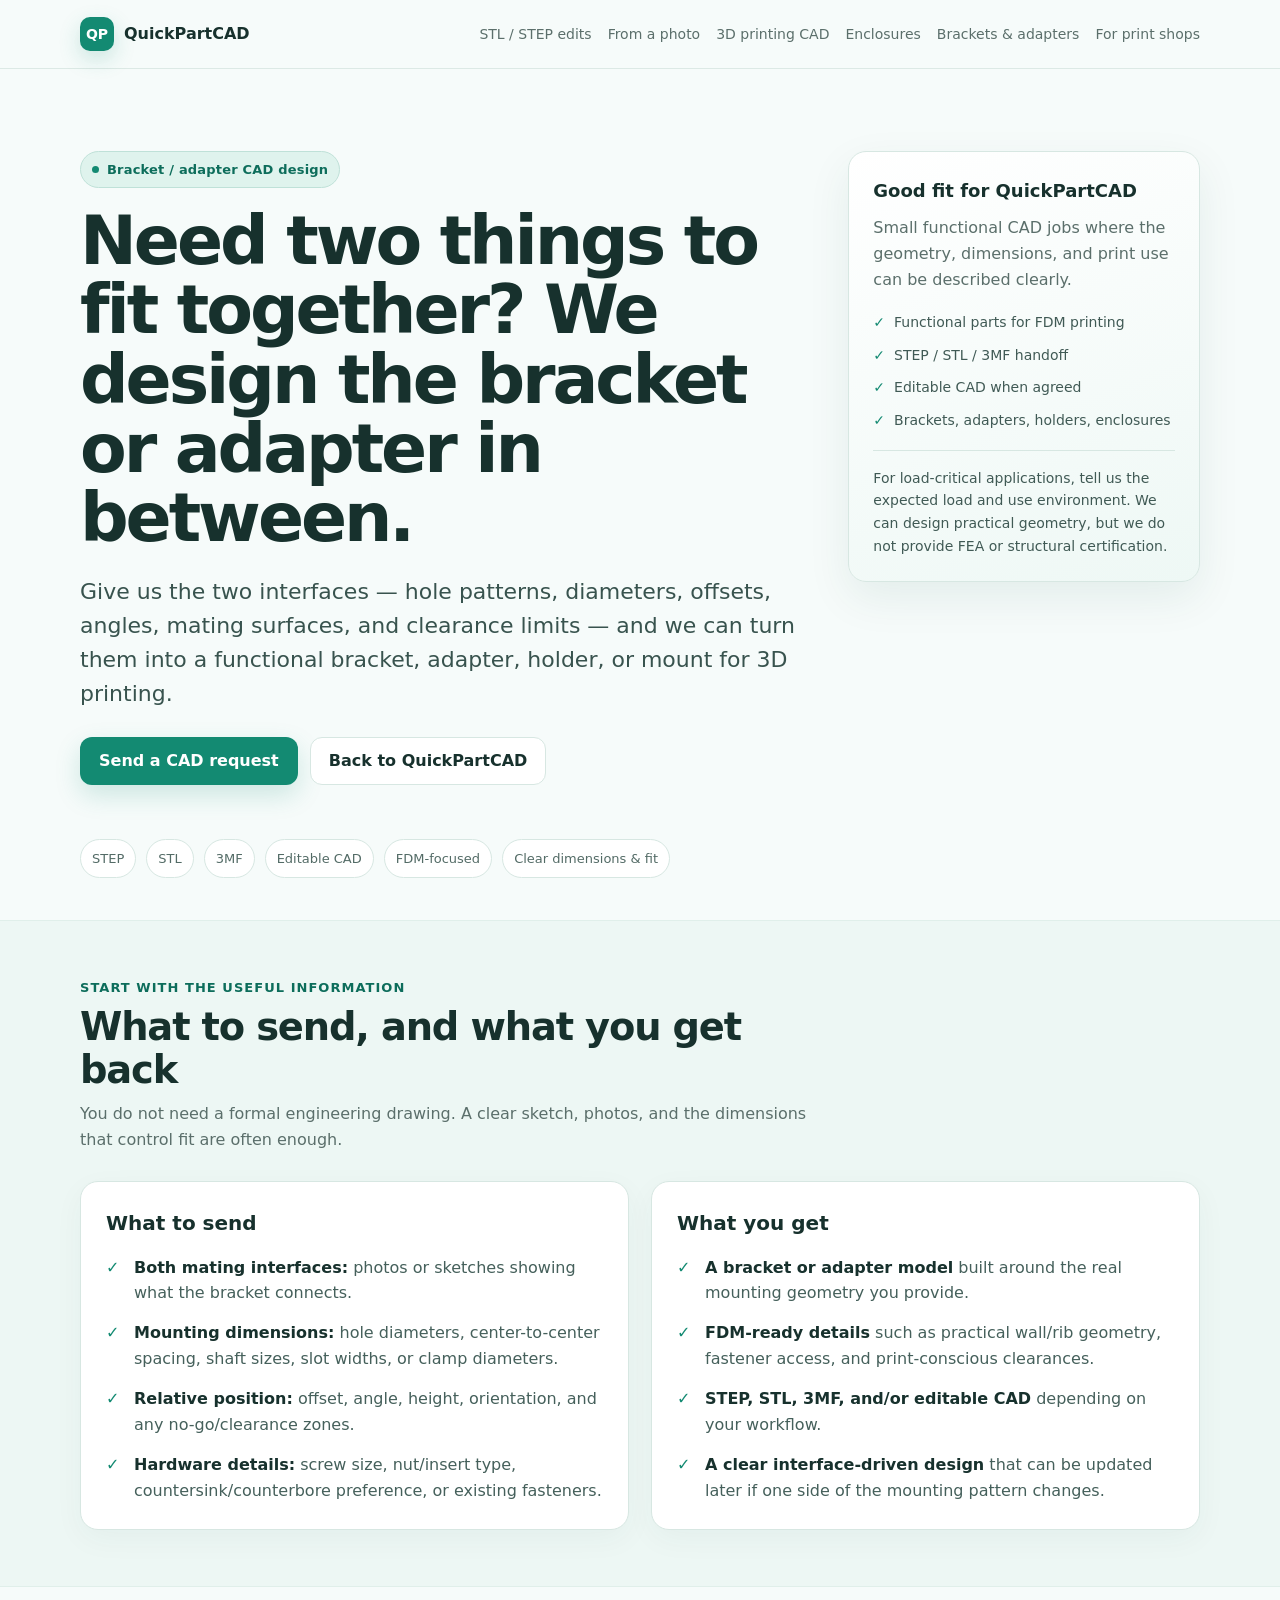
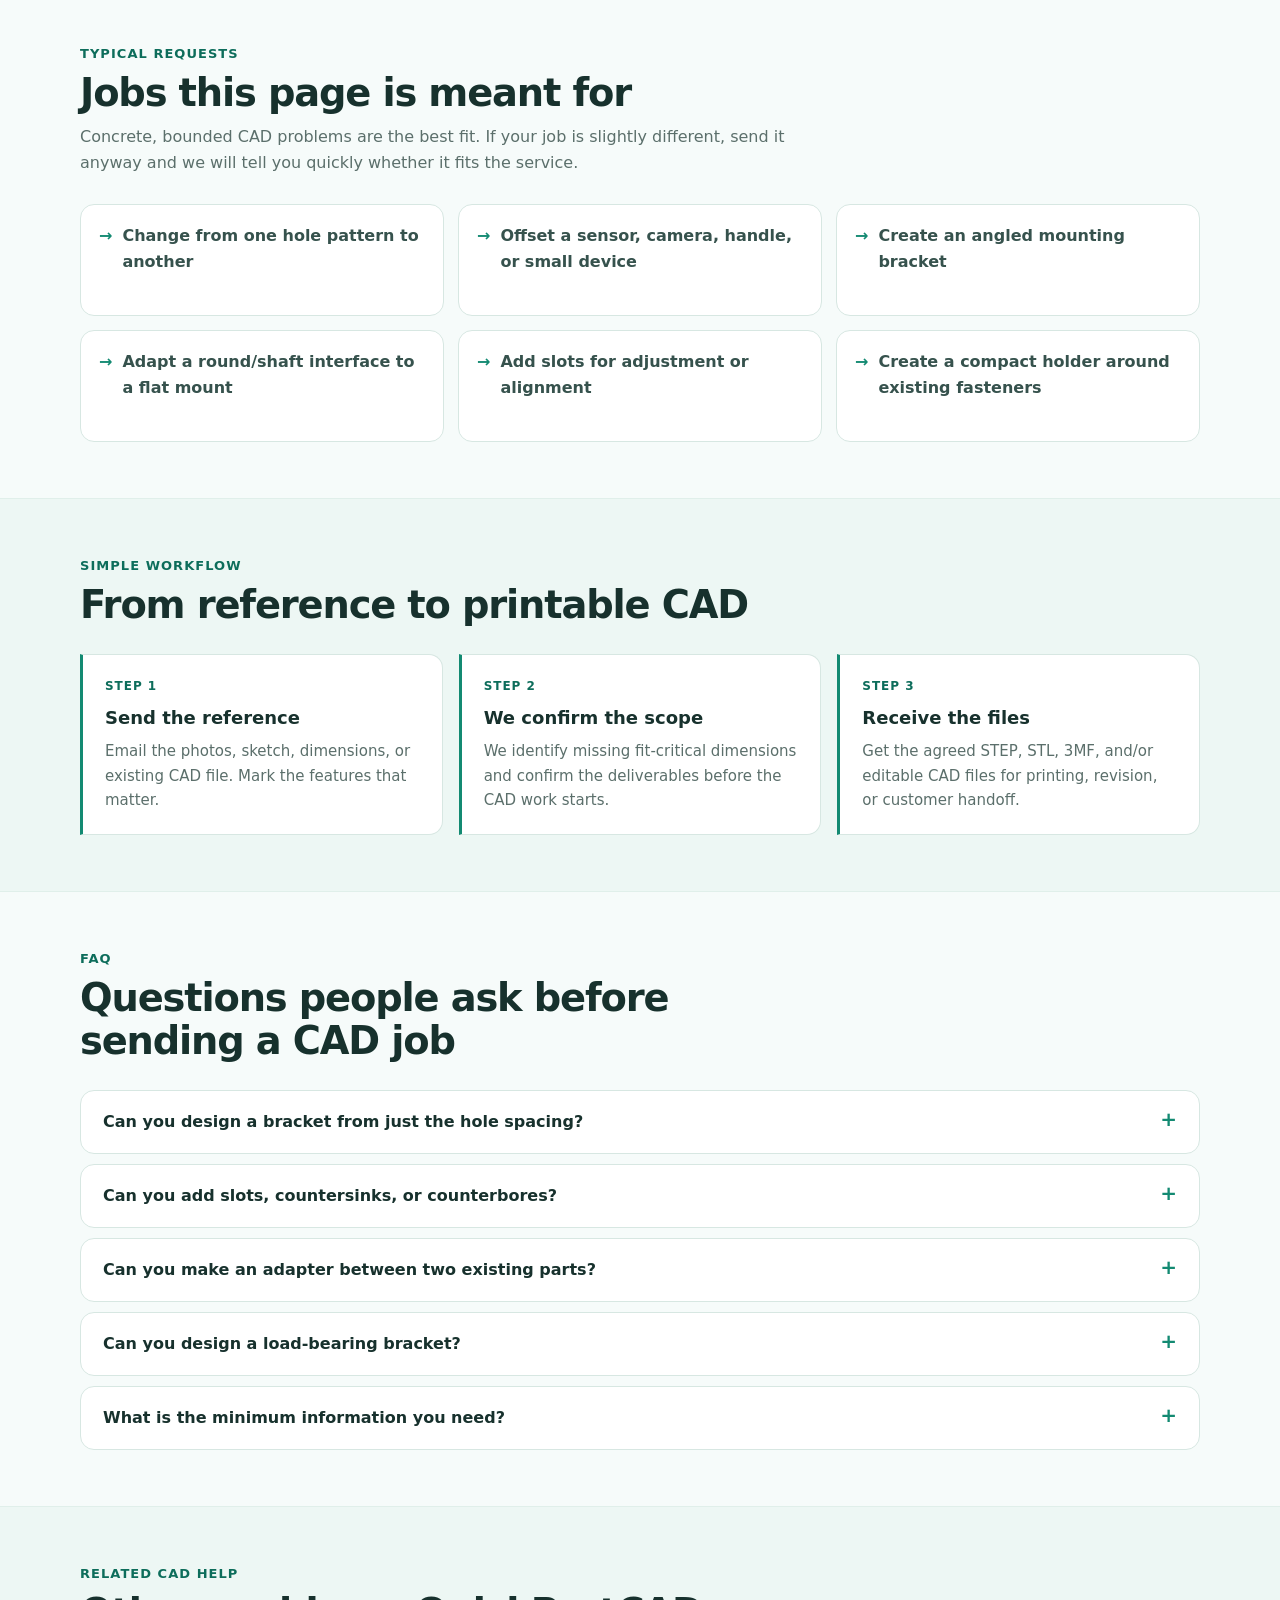
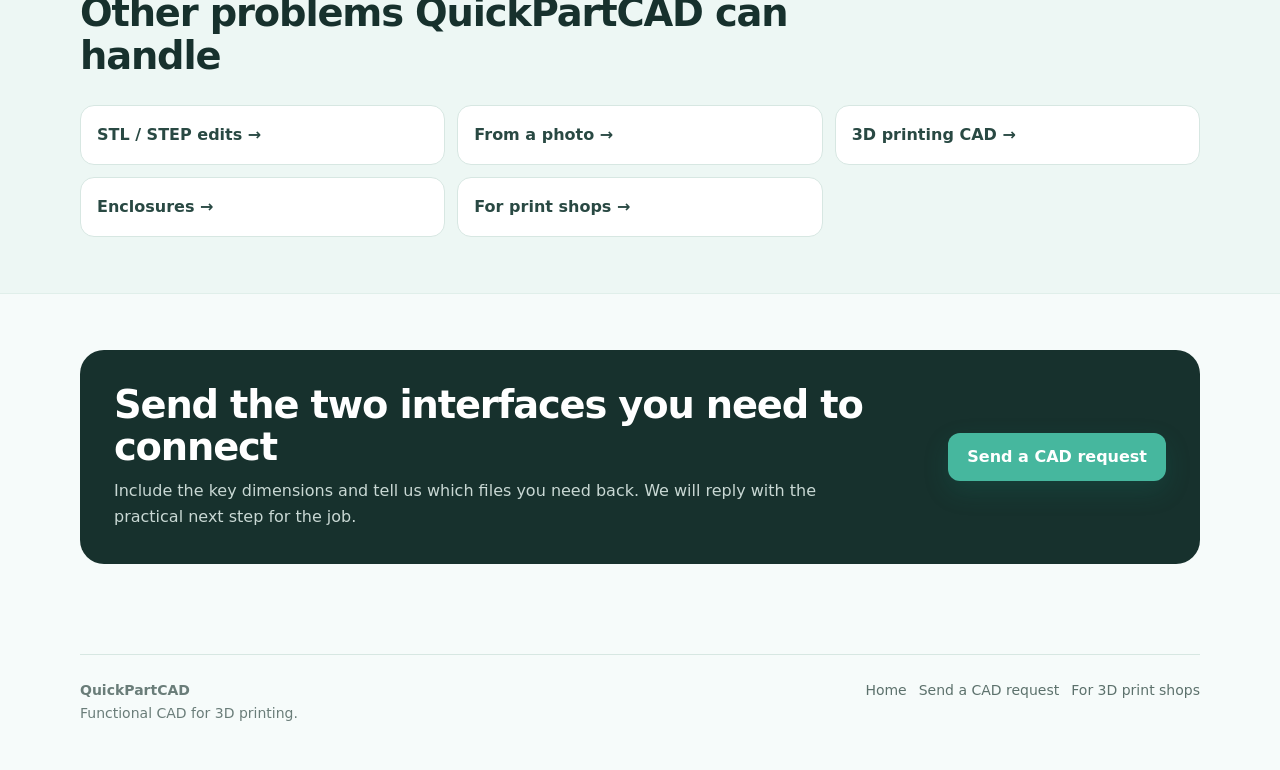
==== commit c6c7c268: "Update QuickPartCAD compact site 2026-10-14" ====
--- a/bracket-adapter-cad-design.html
+++ b/bracket-adapter-cad-design.html
@@ -1,119 +1,113 @@
-<!doctype html>
+<!DOCTYPE html>
+
 <html lang="en">
 <head>
-  <meta charset="utf-8">
-  <meta name="viewport" content="width=device-width,initial-scale=1">
-  <title>Custom Bracket &amp; Adapter CAD Design | QuickPartCAD</title>
-  <meta name="description" content="Need a custom bracket or adapter to connect two existing parts? QuickPartCAD designs functional FDM-ready mounting geometry from hole patterns, offsets, angles and interface dimensions.">
-  <meta name="robots" content="index,follow,max-image-preview:large,max-snippet:-1,max-video-preview:-1">
-  <link rel="canonical" href="https://quickpartcad.github.io/quickpartcad-site/bracket-adapter-cad-design.html">
-  <meta property="og:type" content="website">
-  <meta property="og:site_name" content="QuickPartCAD">
-  <meta property="og:title" content="Bracket & Adapter CAD Design for 3D Printing | QuickPartCAD">
-  <meta property="og:description" content="Need a custom bracket or adapter to connect two existing parts? QuickPartCAD designs functional FDM-ready mounting geometry from hole patterns, offsets, angles and interface dimensions.">
-  <meta property="og:url" content="https://quickpartcad.github.io/quickpartcad-site/bracket-adapter-cad-design.html">
-  <meta name="twitter:card" content="summary">
-  <link rel="stylesheet" href="problem-pages.css">
-  <script type="application/ld+json">{"@context":"https://schema.org","@graph":[{"@type":"Organization","@id":"https://quickpartcad.github.io/quickpartcad-site/#organization","name":"QuickPartCAD","url":"https://quickpartcad.github.io/quickpartcad-site/","email":"quickpartcad@gmail.com","description":"Focused CAD service for functional parts and 3D printing."},{"@type":"Service","@id":"https://quickpartcad.github.io/quickpartcad-site/bracket-adapter-cad-design.html#service","name":"Custom Bracket and Adapter CAD for 3D Printing","url":"https://quickpartcad.github.io/quickpartcad-site/bracket-adapter-cad-design.html","provider":{"@id":"https://quickpartcad.github.io/quickpartcad-site/#organization"},"serviceType":"Bracket / adapter CAD design","description":"Need a bracket or adapter to connect two existing parts? Send photos or sketches of both mounting interfaces, hole spacing, offsets, angles, required clearances and the intended load or use. QuickPartCAD designs functional parts for suitable 3D-printing applications and can deliver agreed STEP, STL, 3MF and/or editable CAD files. Load-critical applications need appropriate engineering review."},{"@type":"WebPage","@id":"https://quickpartcad.github.io/quickpartcad-site/bracket-adapter-cad-design.html#webpage","url":"https://quickpartcad.github.io/quickpartcad-site/bracket-adapter-cad-design.html","name":"Custom Bracket & Adapter CAD Design | QuickPartCAD","description":"Need a bracket or adapter to connect two existing parts? Send photos or sketches of both mounting interfaces, hole spacing, offsets, angles, required clearances and the intended load or use. QuickPartCAD designs functional parts for suitable 3D-printing applications and can deliver agreed STEP, STL, 3MF and/or editable CAD files. Load-critical applications need appropriate engineering review.","isPartOf":{"@id":"https://quickpartcad.github.io/quickpartcad-site/"},"about":{"@id":"https://quickpartcad.github.io/quickpartcad-site/bracket-adapter-cad-design.html#service"},"dateModified":"2026-10-10"},{"@type":"FAQPage","@id":"https://quickpartcad.github.io/quickpartcad-site/bracket-adapter-cad-design.html#faq","mainEntity":[{"@type":"Question","name":"Can you design a bracket from just the hole spacing?","acceptedAnswer":{"@type":"Answer","text":"Sometimes, but the best result includes the full interface: hole size, spacing, part envelope, offset/angle, available clearance, and the fasteners you plan to use."}},{"@type":"Question","name":"Can you add slots, countersinks, or counterbores?","acceptedAnswer":{"@type":"Answer","text":"Yes. Provide the screw or hardware size and the adjustment range or head dimensions you need."}},{"@type":"Question","name":"Can you make an adapter between two existing parts?","acceptedAnswer":{"@type":"Answer","text":"Yes. This is a typical job. Send the dimensions of both mating sides and how you want them positioned relative to each other."}},{"@type":"Question","name":"Can you design a load-bearing bracket?","acceptedAnswer":{"@type":"Answer","text":"We can model functional bracket geometry based on the load and constraints you provide, but QuickPartCAD does not provide FEA, certification, or a guarantee for safety-critical structural use."}},{"@type":"Question","name":"What is the minimum information you need?","acceptedAnswer":{"@type":"Answer","text":"A simple sketch plus the mounting dimensions on both sides is often enough to start. Photos are useful for checking surrounding clearance and assembly access."}},{"@type":"Question","name":"What measurements do I need for a custom adapter?","acceptedAnswer":{"@type":"Answer","text":"Provide the mounting dimensions on both sides, hole sizes and center distances, offsets, target orientation, available space and any load or material constraints."}}]},{"@type":"BreadcrumbList","@id":"https://quickpartcad.github.io/quickpartcad-site/bracket-adapter-cad-design.html#breadcrumb","itemListElement":[{"@type":"ListItem","position":1,"name":"Home","item":"https://quickpartcad.github.io/quickpartcad-site/"},{"@type":"ListItem","position":2,"name":"Custom Bracket and Adapter CAD for 3D Printing","item":"https://quickpartcad.github.io/quickpartcad-site/bracket-adapter-cad-design.html"}]}]}</script>
+<meta charset="utf-8"/>
+<meta content="width=device-width,initial-scale=1" name="viewport"/>
+<title>Bracket &amp; Adapter CAD Design for 3D Printing | QuickPartCAD</title>
+<meta content="Need a custom bracket or adapter to connect two existing parts? QuickPartCAD designs functional FDM-ready mounting geometry from hole patterns, offsets, angles and interface dimensions." name="description"/>
+<meta content="index,follow,max-image-preview:large,max-snippet:-1,max-video-preview:-1" name="robots"/>
+<link href="https://quickpartcad.github.io/quickpartcad-site/bracket-adapter-cad-design.html" rel="canonical"/>
+<meta content="website" property="og:type"/>
+<meta content="QuickPartCAD" property="og:site_name"/>
+<meta content="Bracket &amp; Adapter CAD Design for 3D Printing | QuickPartCAD" property="og:title"/>
+<meta content="Need a custom bracket or adapter to connect two existing parts? QuickPartCAD designs functional FDM-ready mounting geometry from hole patterns, offsets, angles and interface dimensions." property="og:description"/>
+<meta content="https://quickpartcad.github.io/quickpartcad-site/bracket-adapter-cad-design.html" property="og:url"/>
+<meta content="summary" name="twitter:card"/>
+<link href="problem-pages.css" rel="stylesheet"/>
+<script type="application/ld+json">{"@context":"https://schema.org","@graph":[{"@type":"Organization","@id":"https://quickpartcad.github.io/quickpartcad-site/#organization","name":"QuickPartCAD","url":"https://quickpartcad.github.io/quickpartcad-site/","email":"quickpartcad@gmail.com","description":"Focused CAD service for functional parts and 3D printing."},{"@type":"Service","@id":"https://quickpartcad.github.io/quickpartcad-site/bracket-adapter-cad-design.html#service","name":"Bracket / adapter CAD design","url":"https://quickpartcad.github.io/quickpartcad-site/bracket-adapter-cad-design.html","provider":{"@id":"https://quickpartcad.github.io/quickpartcad-site/#organization"},"serviceType":"Bracket / adapter CAD design","description":"Give us the two interfaces — hole patterns, diameters, offsets, angles, mating surfaces, and clearance limits — and we can turn them into a functional bracket, adapter, holder, or mount for 3D printing."},{"@type":"WebPage","@id":"https://quickpartcad.github.io/quickpartcad-site/bracket-adapter-cad-design.html#webpage","url":"https://quickpartcad.github.io/quickpartcad-site/bracket-adapter-cad-design.html","name":"Bracket & Adapter CAD Design for 3D Printing | QuickPartCAD","description":"Need a custom bracket or adapter to connect two existing parts? QuickPartCAD designs functional FDM-ready mounting geometry from hole patterns, offsets, angles and interface dimensions.","isPartOf":{"@id":"https://quickpartcad.github.io/quickpartcad-site/"},"about":{"@id":"https://quickpartcad.github.io/quickpartcad-site/bracket-adapter-cad-design.html#service"},"dateModified":"2026-10-06"},{"@type":"FAQPage","@id":"https://quickpartcad.github.io/quickpartcad-site/bracket-adapter-cad-design.html#faq","mainEntity":[{"@type":"Question","name":"Can you design a bracket from just the hole spacing?","acceptedAnswer":{"@type":"Answer","text":"Sometimes, but the best result includes the full interface: hole size, spacing, part envelope, offset/angle, available clearance, and the fasteners you plan to use."}},{"@type":"Question","name":"Can you add slots, countersinks, or counterbores?","acceptedAnswer":{"@type":"Answer","text":"Yes. Provide the screw or hardware size and the adjustment range or head dimensions you need."}},{"@type":"Question","name":"Can you make an adapter between two existing parts?","acceptedAnswer":{"@type":"Answer","text":"Yes. This is a typical job. Send the dimensions of both mating sides and how you want them positioned relative to each other."}},{"@type":"Question","name":"Can you design a load-bearing bracket?","acceptedAnswer":{"@type":"Answer","text":"We can model functional bracket geometry based on the load and constraints you provide, but QuickPartCAD does not provide FEA, certification, or a guarantee for safety-critical structural use."}},{"@type":"Question","name":"What is the minimum information you need?","acceptedAnswer":{"@type":"Answer","text":"A simple sketch plus the mounting dimensions on both sides is often enough to start. Photos are useful for checking surrounding clearance and assembly access."}}]}]}</script>
 </head>
 <body>
 <header class="site-header">
-  <div class="wrap header-row">
-    <a class="brand" href="./" aria-label="QuickPartCAD home"><span class="brand-mark">QP</span><span>QuickPartCAD</span></a>
-    <nav class="top-nav" aria-label="CAD services"><a href="stl-step-modification-service.html">STL / STEP edits</a><a href="replacement-part-from-photo.html">From a photo</a><a href="cad-design-for-3d-printing.html">3D printing CAD</a><a href="custom-enclosure-for-fdm-printing.html">Enclosures</a><a href="bracket-adapter-cad-design.html">Brackets & adapters</a><a href="cad-support-for-3d-print-shops.html">For print shops</a></nav>
-  </div>
+<div class="wrap header-row">
+<a aria-label="QuickPartCAD home" class="brand" href="./"><span class="brand-mark">QP</span><span>QuickPartCAD</span></a>
+<nav aria-label="CAD services" class="top-nav"><a href="stl-step-modification-service.html">STL / STEP edits</a><a href="replacement-part-from-photo.html">From a photo</a><a href="cad-design-for-3d-printing.html">3D printing CAD</a><a href="custom-enclosure-for-fdm-printing.html">Enclosures</a><a href="bracket-adapter-cad-design.html">Brackets &amp; adapters</a><a href="cad-support-for-3d-print-shops.html">For print shops</a></nav>
+</div>
 </header>
 <main>
-  <section class="hero">
-    <div class="wrap hero-grid">
-      <div>
-        <div class="eyebrow">Bracket / adapter CAD design</div>
-        <h1>Custom Bracket and Adapter CAD for 3D Printing</h1>
-        <p class="lead">Need a bracket or adapter to connect two existing parts? Send photos or sketches of both mounting interfaces, hole spacing, offsets, angles, required clearances and the intended load or use. QuickPartCAD designs functional parts for suitable 3D-printing applications and can deliver agreed STEP, STL, 3MF and/or editable CAD files. Load-critical applications need appropriate engineering review.</p>
-        <div class="hero-actions">
-          <a class="btn btn-primary" href="mailto:quickpartcad@gmail.com?subject=Bracket%20/%20adapter%20CAD%20request">Send the two interfaces you need to connect</a>
-          <a class="btn btn-secondary" href="./">Back to QuickPartCAD</a>
-        </div>
-      </div>
-      <aside class="hero-card" aria-label="Quick scope">
-        <h2>Good fit for QuickPartCAD</h2>
-        <p>Small functional CAD jobs where the geometry, dimensions, and print use can be described clearly.</p>
-        <ul class="mini-list"><li>Functional parts for FDM printing</li><li>STEP / STL / 3MF handoff</li><li>Editable CAD when agreed</li><li>Brackets, adapters, holders, enclosures</li></ul>
-        <div class="price-note">For load-critical applications, tell us the expected load and use environment. We can design practical geometry, but we do not provide FEA or structural certification.</div>
-      </aside>
-    </div>
-  </section>
-  <div class="trust-strip"><div class="wrap trust-row"><span class="pill">STEP</span><span class="pill">STL</span><span class="pill">3MF</span><span class="pill">Editable CAD</span><span class="pill">FDM-focused</span><span class="pill">Clear dimensions & fit</span></div></div>
-
-  <section class="section-soft">
-    <div class="wrap">
-      <div class="section-head"><div class="kicker">Start with the useful information</div><h2>What to send, and what you get back</h2><p>You do not need a formal engineering drawing. A clear sketch, photos, and the dimensions that control fit are often enough.</p></div>
-      <div class="two-col">
-        <article class="card"><h3>What to send</h3><ul class="check-list"><li><strong>Both mating interfaces:</strong> photos or sketches showing what the bracket connects.</li>
+<section class="hero">
+<div class="wrap hero-grid">
+<div>
+<div class="eyebrow">Bracket / adapter CAD design</div>
+<h1>Need two things to fit together? We design the bracket or adapter in between.</h1>
+<p class="lead">Give us the two interfaces — hole patterns, diameters, offsets, angles, mating surfaces, and clearance limits — and we can turn them into a functional bracket, adapter, holder, or mount for 3D printing.</p>
+<div class="hero-actions">
+<a class="btn btn-primary" href="index.html#request">Send a CAD request</a>
+<a class="btn btn-secondary" href="./">Back to QuickPartCAD</a>
+</div>
+</div>
+<aside aria-label="Quick scope" class="hero-card">
+<h2>Good fit for QuickPartCAD</h2>
+<p>Small functional CAD jobs where the geometry, dimensions, and print use can be described clearly.</p>
+<ul class="mini-list"><li>Functional parts for FDM printing</li><li>STEP / STL / 3MF handoff</li><li>Editable CAD when agreed</li><li>Brackets, adapters, holders, enclosures</li></ul>
+<div class="price-note">For load-critical applications, tell us the expected load and use environment. We can design practical geometry, but we do not provide FEA or structural certification.</div>
+</aside>
+</div>
+</section>
+<div class="trust-strip"><div class="wrap trust-row"><span class="pill">STEP</span><span class="pill">STL</span><span class="pill">3MF</span><span class="pill">Editable CAD</span><span class="pill">FDM-focused</span><span class="pill">Clear dimensions &amp; fit</span></div></div>
+<section class="section-soft">
+<div class="wrap">
+<div class="section-head"><div class="kicker">Start with the useful information</div><h2>What to send, and what you get back</h2><p>You do not need a formal engineering drawing. A clear sketch, photos, and the dimensions that control fit are often enough.</p></div>
+<div class="two-col">
+<article class="card"><h3>What to send</h3><ul class="check-list"><li><strong>Both mating interfaces:</strong> photos or sketches showing what the bracket connects.</li>
 <li><strong>Mounting dimensions:</strong> hole diameters, center-to-center spacing, shaft sizes, slot widths, or clamp diameters.</li>
 <li><strong>Relative position:</strong> offset, angle, height, orientation, and any no-go/clearance zones.</li>
 <li><strong>Hardware details:</strong> screw size, nut/insert type, countersink/counterbore preference, or existing fasteners.</li></ul></article>
-        <article class="card"><h3>What you get</h3><ul class="check-list"><li><strong>A bracket or adapter model</strong> built around the real mounting geometry you provide.</li>
+<article class="card"><h3>What you get</h3><ul class="check-list"><li><strong>A bracket or adapter model</strong> built around the real mounting geometry you provide.</li>
 <li><strong>FDM-ready details</strong> such as practical wall/rib geometry, fastener access, and print-conscious clearances.</li>
 <li><strong>STEP, STL, 3MF, and/or editable CAD</strong> depending on your workflow.</li>
 <li><strong>A clear interface-driven design</strong> that can be updated later if one side of the mounting pattern changes.</li></ul></article>
-      </div>
-    </div>
-  </section>
-
-  <section>
-    <div class="wrap">
-      <div class="section-head"><div class="kicker">Typical requests</div><h2>Jobs this page is meant for</h2><p>Concrete, bounded CAD problems are the best fit. If your job is slightly different, send it anyway and we will tell you quickly whether it fits the service.</p></div>
-      <div class="case-grid"><div class="case">Change from one hole pattern to another</div>
+</div>
+</div>
+</section>
+<section>
+<div class="wrap">
+<div class="section-head"><div class="kicker">Typical requests</div><h2>Jobs this page is meant for</h2><p>Concrete, bounded CAD problems are the best fit. If your job is slightly different, send it anyway and we will tell you quickly whether it fits the service.</p></div>
+<div class="case-grid"><div class="case">Change from one hole pattern to another</div>
 <div class="case">Offset a sensor, camera, handle, or small device</div>
 <div class="case">Create an angled mounting bracket</div>
 <div class="case">Adapt a round/shaft interface to a flat mount</div>
 <div class="case">Add slots for adjustment or alignment</div>
 <div class="case">Create a compact holder around existing fasteners</div></div>
-    </div>
-  </section>
-
-  <section class="section-soft">
-    <div class="wrap">
-      <div class="section-head"><div class="kicker">Simple workflow</div><h2>From reference to printable CAD</h2></div>
-      <div class="steps">
-        <article class="step"><b>Step 1</b><h3>Send the reference</h3><p>Email the photos, sketch, dimensions, or existing CAD file. Mark the features that matter.</p></article>
-        <article class="step"><b>Step 2</b><h3>We confirm the scope</h3><p>We identify missing fit-critical dimensions and confirm the deliverables before the CAD work starts.</p></article>
-        <article class="step"><b>Step 3</b><h3>Receive the files</h3><p>Get the agreed STEP, STL, 3MF, and/or editable CAD files for printing, revision, or customer handoff.</p></article>
-      </div>
-    </div>
-  </section>
-
-  <section>
-    <div class="wrap">
-      <div class="section-head"><div class="kicker">FAQ</div><h2>Questions people ask before sending a CAD job</h2></div>
-      <div class="faq"><details><summary>What measurements do I need for a custom adapter?</summary><p>Provide the mounting dimensions on both sides, hole sizes and center distances, offsets, target orientation, available space and any load or material constraints.</p></details>
-<details><summary>Can you design a bracket from just the hole spacing?</summary><p>Sometimes, but the best result includes the full interface: hole size, spacing, part envelope, offset/angle, available clearance, and the fasteners you plan to use.</p></details>
+</div>
+</section>
+<section class="section-soft">
+<div class="wrap">
+<div class="section-head"><div class="kicker">Simple workflow</div><h2>From reference to printable CAD</h2></div>
+<div class="steps">
+<article class="step"><b>Step 1</b><h3>Send the reference</h3><p>Email the photos, sketch, dimensions, or existing CAD file. Mark the features that matter.</p></article>
+<article class="step"><b>Step 2</b><h3>We confirm the scope</h3><p>We identify missing fit-critical dimensions and confirm the deliverables before the CAD work starts.</p></article>
+<article class="step"><b>Step 3</b><h3>Receive the files</h3><p>Get the agreed STEP, STL, 3MF, and/or editable CAD files for printing, revision, or customer handoff.</p></article>
+</div>
+</div>
+</section>
+<section>
+<div class="wrap">
+<div class="section-head"><div class="kicker">FAQ</div><h2>Questions people ask before sending a CAD job</h2></div>
+<div class="faq"><details><summary>Can you design a bracket from just the hole spacing?</summary><p>Sometimes, but the best result includes the full interface: hole size, spacing, part envelope, offset/angle, available clearance, and the fasteners you plan to use.</p></details>
 <details><summary>Can you add slots, countersinks, or counterbores?</summary><p>Yes. Provide the screw or hardware size and the adjustment range or head dimensions you need.</p></details>
 <details><summary>Can you make an adapter between two existing parts?</summary><p>Yes. This is a typical job. Send the dimensions of both mating sides and how you want them positioned relative to each other.</p></details>
 <details><summary>Can you design a load-bearing bracket?</summary><p>We can model functional bracket geometry based on the load and constraints you provide, but QuickPartCAD does not provide FEA, certification, or a guarantee for safety-critical structural use.</p></details>
 <details><summary>What is the minimum information you need?</summary><p>A simple sketch plus the mounting dimensions on both sides is often enough to start. Photos are useful for checking surrounding clearance and assembly access.</p></details></div>
-    </div>
-  </section>
-
-  <section class="section-soft">
-    <div class="wrap">
-      <div class="section-head"><div class="kicker">Related CAD help</div><h2>Other problems QuickPartCAD can handle</h2></div>
-      <div class="related"><a href="stl-step-modification-service.html">STL / STEP edits<span aria-hidden="true"> →</span></a><a href="replacement-part-from-photo.html">From a photo<span aria-hidden="true"> →</span></a><a href="cad-design-for-3d-printing.html">3D printing CAD<span aria-hidden="true"> →</span></a><a href="custom-enclosure-for-fdm-printing.html">Enclosures<span aria-hidden="true"> →</span></a><a href="cad-support-for-3d-print-shops.html">For print shops<span aria-hidden="true"> →</span></a></div>
-    </div>
-  </section>
-
-  <section>
-    <div class="wrap">
-      <div class="cta-panel">
-        <div><h2>Send the two interfaces you need to connect</h2><p>Include the key dimensions and tell us which files you need back. We will reply with the practical next step for the job.</p></div>
-        <a class="btn btn-primary" href="mailto:quickpartcad@gmail.com?subject=Bracket%20/%20adapter%20CAD%20request">Email quickpartcad@gmail.com</a>
-      </div>
-    </div>
-  </section>
+</div>
+</section>
+<section class="section-soft">
+<div class="wrap">
+<div class="section-head"><div class="kicker">Related CAD help</div><h2>Other problems QuickPartCAD can handle</h2></div>
+<div class="related"><a href="stl-step-modification-service.html">STL / STEP edits<span aria-hidden="true"> →</span></a><a href="replacement-part-from-photo.html">From a photo<span aria-hidden="true"> →</span></a><a href="cad-design-for-3d-printing.html">3D printing CAD<span aria-hidden="true"> →</span></a><a href="custom-enclosure-for-fdm-printing.html">Enclosures<span aria-hidden="true"> →</span></a><a href="cad-support-for-3d-print-shops.html">For print shops<span aria-hidden="true"> →</span></a></div>
+</div>
+</section>
+<section>
+<div class="wrap">
+<div class="cta-panel">
+<div><h2>Send the two interfaces you need to connect</h2><p>Include the key dimensions and tell us which files you need back. We will reply with the practical next step for the job.</p></div>
+<a class="btn btn-primary" href="index.html#request">Send a CAD request</a>
+</div>
+</div>
+</section>
 </main>
 <footer class="site-footer">
-  <div class="wrap footer-row"><div><strong>QuickPartCAD</strong><br>Functional CAD for 3D printing.</div><div class="footer-links"><a href="./">Home</a><a href="mailto:quickpartcad@gmail.com">Email</a><a href="cad-support-for-3d-print-shops.html">For 3D print shops</a></div></div>
+<div class="wrap footer-row"><div><strong>QuickPartCAD</strong><br/>Functional CAD for 3D printing.</div><div class="footer-links"><a href="./">Home</a><a href="index.html#request">Send a CAD request</a><a href="cad-support-for-3d-print-shops.html">For 3D print shops</a></div></div>
 </footer>
 </body>
 </html>
